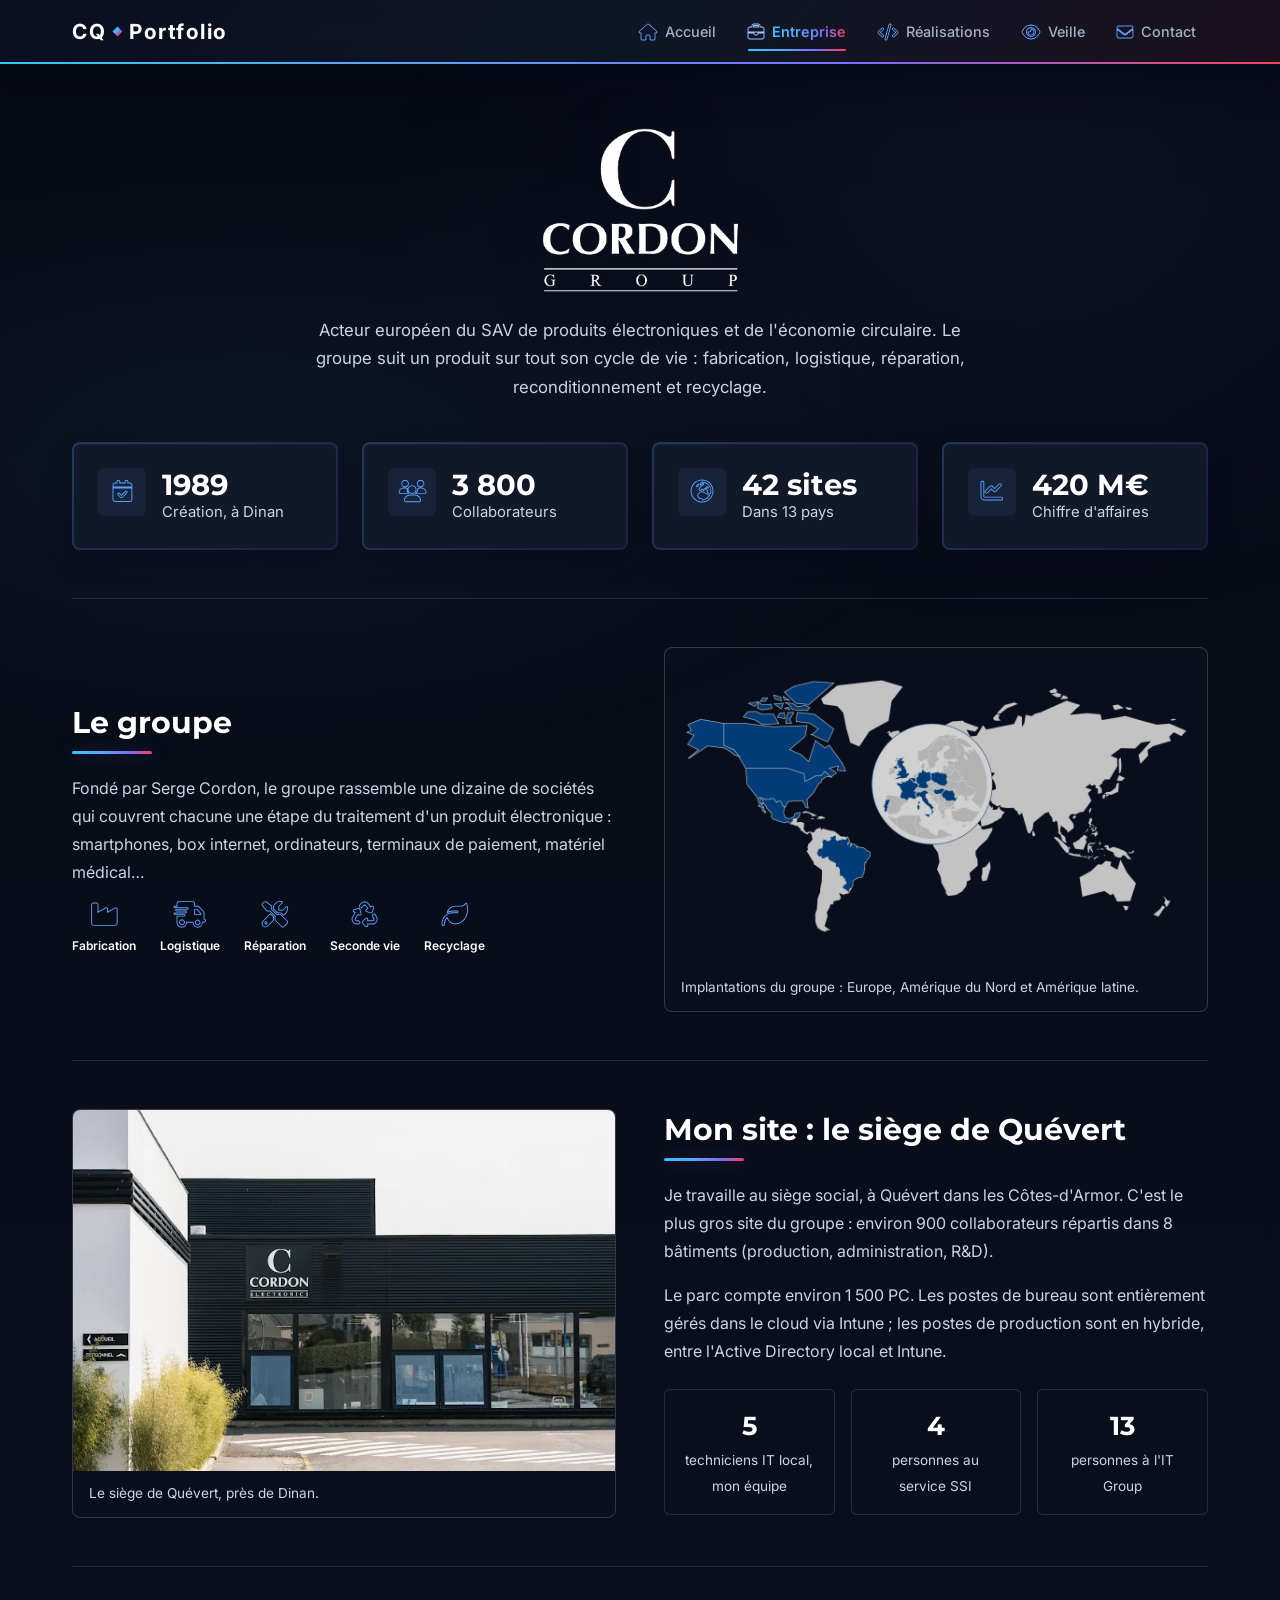
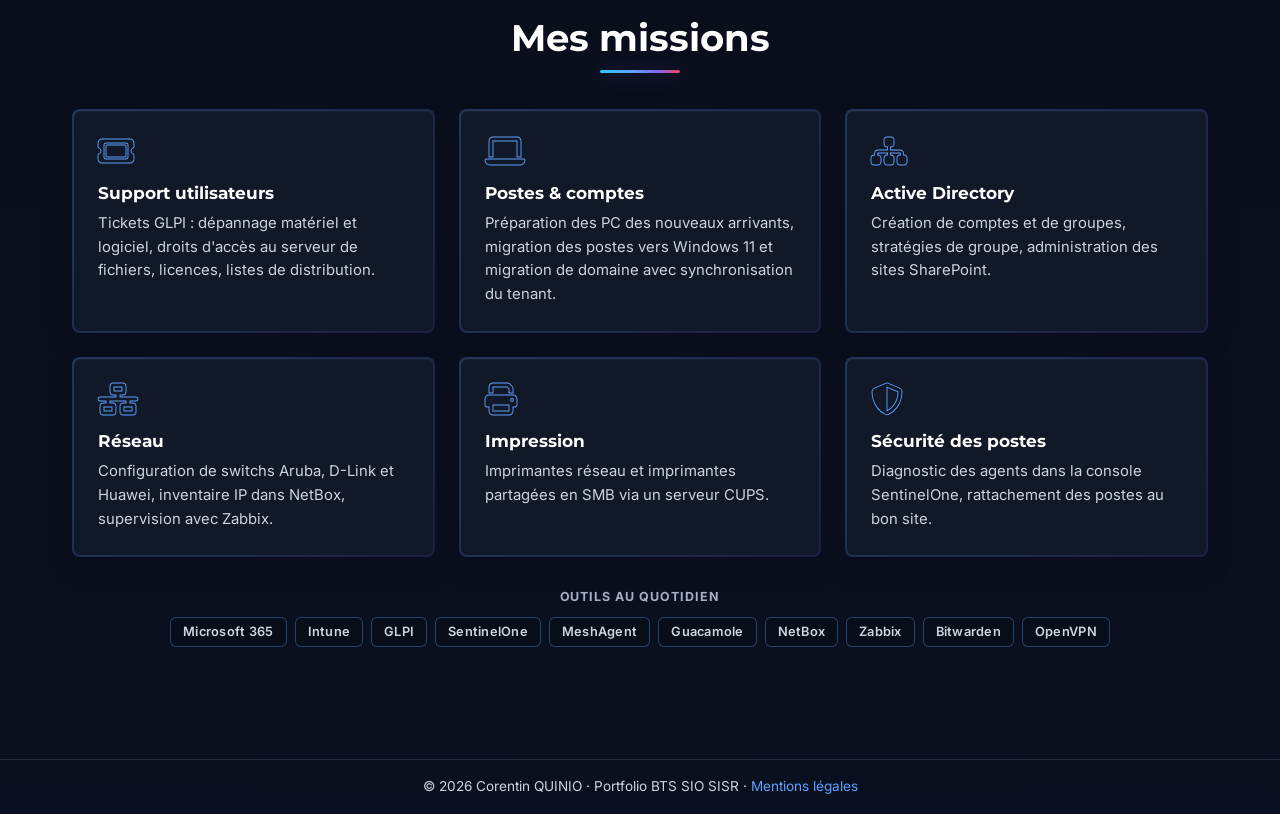
==== pages/briefcase.html @ 541ea43e "Mise en ligne du portfolio Co-Authored-By: Claude Opus 5.5 <noreply@anthropic.com>" ====
<!DOCTYPE html>
<html lang="fr">
<head>
    <meta charset="UTF-8">
    <meta name="viewport" content="width=device-width, initial-scale=1.0">
    <title>Entreprise · Corentin QUINIO</title>
    <meta name="description" content="Cordon Group, l&#x27;entreprise où Corentin QUINIO effectue son alternance en BTS SIO SISR, et ses missions au service informatique.">
    <meta property="og:type" content="website">
    <meta property="og:locale" content="fr_FR">
    <meta property="og:site_name" content="Portfolio de Corentin QUINIO">
    <meta property="og:title" content="Entreprise · Corentin QUINIO">
    <meta property="og:description" content="Cordon Group, l&#x27;entreprise où Corentin QUINIO effectue son alternance en BTS SIO SISR, et ses missions au service informatique.">
    <link rel="icon" href="../assets/favicon.png" type="image/png">
    <link rel="preconnect" href="https://fonts.googleapis.com">
    <link rel="preconnect" href="https://fonts.gstatic.com" crossorigin>
    <link rel="stylesheet" href="https://fonts.googleapis.com/css2?family=Inter:wght@400;500;600;700&family=Montserrat:wght@500;600;700&display=swap">
    <link rel="stylesheet" href="https://cdnjs.cloudflare.com/ajax/libs/font-awesome/6.5.2/css/all.min.css">
    <link rel="stylesheet" href="../css/style.css">
    <script src="../js/layout.js"></script>
</head>
<body class="page-secondary">
    <!-- En-tête et pied de page : écrits une seule fois dans js/layout.js -->
    <site-header></site-header>

    <main>
        <section aria-labelledby="page-title">
            <div class="container">
                <!-- En-tête : logo, présentation et chiffres clés du groupe -->
                <div class="company-hero">
                    <h1 id="page-title" class="visually-hidden">Mon entreprise : Cordon Group</h1>
                    <img src="../assets/cordon/logo-cordon-group-blanc.png" alt="Cordon Group" class="company-logo" width="571" height="468">
                    <p>Acteur européen du SAV de produits électroniques et de l'économie circulaire. Le groupe suit un produit sur tout son cycle de vie : fabrication, logistique, réparation, reconditionnement et recyclage.</p>
                    <ul class="grid grid--4">
                        <li class="card media">
                            <span class="icon-box"><i class="fas fa-calendar-check" aria-hidden="true"></i></span>
                            <div><span class="kpi-value">1989</span><p>Création, à Dinan</p></div>
                        </li>
                        <li class="card media">
                            <span class="icon-box"><i class="fas fa-users" aria-hidden="true"></i></span>
                            <div><span class="kpi-value">3 800</span><p>Collaborateurs</p></div>
                        </li>
                        <li class="card media">
                            <span class="icon-box"><i class="fas fa-earth-europe" aria-hidden="true"></i></span>
                            <div><span class="kpi-value">42 sites</span><p>Dans 13 pays</p></div>
                        </li>
                        <li class="card media">
                            <span class="icon-box"><i class="fas fa-chart-line" aria-hidden="true"></i></span>
                            <div><span class="kpi-value">420 M€</span><p>Chiffre d'affaires</p></div>
                        </li>
                    </ul>
                </div>

                <!-- Le groupe : activités et implantations -->
                <section class="split company-block divided" aria-labelledby="group-title">
                    <div class="prose">
                        <h2 id="group-title" class="section-title section-title--left section-title--sm">Le groupe</h2>
                        <p>Fondé par Serge Cordon, le groupe rassemble une dizaine de sociétés qui couvrent chacune une étape du traitement d'un produit électronique : smartphones, box internet, ordinateurs, terminaux de paiement, matériel médical…</p>
                        <ul class="domains" aria-label="Domaines d'activité">
                            <li><i class="fas fa-industry" aria-hidden="true"></i>Fabrication</li>
                            <li><i class="fas fa-truck-fast" aria-hidden="true"></i>Logistique</li>
                            <li><i class="fas fa-screwdriver-wrench" aria-hidden="true"></i>Réparation</li>
                            <li><i class="fas fa-recycle" aria-hidden="true"></i>Seconde vie</li>
                            <li><i class="fas fa-leaf" aria-hidden="true"></i>Recyclage</li>
                        </ul>
                    </div>
                    <figure class="figure">
                        <img src="../assets/cordon/cordon-group-monde.webp" alt="Carte des implantations de Cordon Group en Europe et sur le continent américain" width="1160" height="678" loading="lazy" decoding="async">
                        <figcaption>Implantations du groupe : Europe, Amérique du Nord et Amérique latine.</figcaption>
                    </figure>
                </section>

                <!-- Le site où se déroule l'alternance -->
                <section class="split company-block divided" aria-labelledby="site-title">
                    <figure class="figure">
                        <img src="../assets/cordon/cordon-quevert.webp" alt="Entrée du site Cordon Electronics à Quévert" width="680" height="453" loading="lazy" decoding="async">
                        <figcaption>Le siège de Quévert, près de Dinan.</figcaption>
                    </figure>
                    <div class="prose">
                        <h2 id="site-title" class="section-title section-title--left section-title--sm">Mon site : le siège de Quévert</h2>
                        <p>Je travaille au siège social, à Quévert dans les Côtes-d'Armor. C'est le plus gros site du groupe : environ 900 collaborateurs répartis dans 8 bâtiments (production, administration, R&amp;D).</p>
                        <p>Le parc compte environ 1 500 PC. Les postes de bureau sont entièrement gérés dans le cloud via Intune ; les postes de production sont en hybride, entre l'Active Directory local et Intune.</p>
                        <ul class="grid grid--3 grid--tight stat-grid" aria-label="Équipes informatiques">
                            <li class="tile stat"><strong>5</strong><span>techniciens IT local, mon équipe</span></li>
                            <li class="tile stat"><strong>4</strong><span>personnes au service SSI</span></li>
                            <li class="tile stat"><strong>13</strong><span>personnes à l'IT Group</span></li>
                        </ul>
                    </div>
                </section>

                <!-- Missions confiées en alternance et outils utilisés -->
                <section class="company-block divided" aria-labelledby="missions-title">
                    <h2 id="missions-title" class="section-title">Mes missions</h2>
                    <div class="grid grid--3">
                        <article class="card">
                            <i class="fas fa-ticket icon-lg" aria-hidden="true"></i>
                            <h3>Support utilisateurs</h3>
                            <p>Tickets GLPI : dépannage matériel et logiciel, droits d'accès au serveur de fichiers, licences, listes de distribution.</p>
                        </article>
                        <article class="card">
                            <i class="fas fa-laptop icon-lg" aria-hidden="true"></i>
                            <h3>Postes &amp; comptes</h3>
                            <p>Préparation des PC des nouveaux arrivants, migration des postes vers Windows 11 et migration de domaine avec synchronisation du tenant.</p>
                        </article>
                        <article class="card">
                            <i class="fas fa-sitemap icon-lg" aria-hidden="true"></i>
                            <h3>Active Directory</h3>
                            <p>Création de comptes et de groupes, stratégies de groupe, administration des sites SharePoint.</p>
                        </article>
                        <article class="card">
                            <i class="fas fa-network-wired icon-lg" aria-hidden="true"></i>
                            <h3>Réseau</h3>
                            <p>Configuration de switchs Aruba, D-Link et Huawei, inventaire IP dans NetBox, supervision avec Zabbix.</p>
                        </article>
                        <article class="card">
                            <i class="fas fa-print icon-lg" aria-hidden="true"></i>
                            <h3>Impression</h3>
                            <p>Imprimantes réseau et imprimantes partagées en SMB via un serveur CUPS.</p>
                        </article>
                        <article class="card">
                            <i class="fas fa-shield-halved icon-lg" aria-hidden="true"></i>
                            <h3>Sécurité des postes</h3>
                            <p>Diagnostic des agents dans la console SentinelOne, rattachement des postes au bon site.</p>
                        </article>
                    </div>

                    <div class="tools">
                        <h3 class="eyebrow">Outils au quotidien</h3>
                        <ul class="tag-list"><li class="tag">Microsoft 365</li><li class="tag">Intune</li><li class="tag">GLPI</li><li class="tag">SentinelOne</li><li class="tag">MeshAgent</li><li class="tag">Guacamole</li><li class="tag">NetBox</li><li class="tag">Zabbix</li><li class="tag">Bitwarden</li><li class="tag">OpenVPN</li></ul>
                    </div>
                </section>
            </div>
        </section>
    </main>

    <site-footer></site-footer>

    <script src="../js/script.js"></script>
</body>
</html>
---- css/style.css ----
/**
 * ============================================================
 * Portfolio de Corentin QUINIO — feuille de style unique
 * ============================================================
 *
 * Organisation :
 * - Toutes les valeurs (couleurs, espacements, arrondis, ombres) sont
 *   définies une seule fois dans les variables de la partie 1.
 * - Les parties 3 et 4 contiennent des blocs génériques réutilisés sur
 *   toutes les pages (grilles, cartes, boutons, pastilles…).
 * - Les parties suivantes ne contiennent que ce qui est propre à une page.
 * Avant de créer une nouvelle classe, vérifier qu'un bloc générique ne
 * fait pas déjà le travail.
 *
 * Sommaire :
 *  1. Variables (charte graphique)
 *  2. Base : remise à zéro et styles par défaut
 *  3. Mise en page : conteneur, sections, grilles, colonnes
 *  4. Composants : titres, libellés, pastilles, boutons, surfaces, icônes, listes
 *  5. En-tête et navigation
 *  6. Accueil : bandeau de présentation
 *  7. Accueil : parcours (frise chronologique)
 *  8. Accueil : compétences (cartes retournables)
 *  9. Réalisations : cartes et tableau de synthèse E5
 * 10. Réalisations : fiche détaillée
 * 11. Page Entreprise
 * 12. Page Veille
 * 13. Page Contact
 * 14. Pied de page
 * 15. Adaptation aux écrans (tablette, mobile)
 * 16. Animations et mouvement réduit
 */

/* ============================================================
 * 1. VARIABLES (charte graphique)
 * ============================================================ */
:root {
    /* --- Couleurs de base ---
       Chaque couleur est écrite une seule fois, sous forme de canaux R, G, B.
       Toutes les teintes du site en dérivent avec rgba(var(--rgb-…), opacité),
       ce qui garantit une charte identique partout. Le script du fond animé
       lit aussi ces valeurs. */
    --rgb-cyan: 50, 197, 255;           /* #32C5FF : début des dégradés */
    --rgb-blue: 94, 162, 255;           /* #5EA2FF : couleur principale */
    --rgb-blue-light: 158, 197, 255;    /* #9EC5FF : survols, textes mis en avant */
    --rgb-violet: 123, 108, 255;        /* #7B6CFF : couleur d'accent */
    --rgb-violet-light: 185, 176, 255;  /* #B9B0FF : texte sur fond violet */
    --rgb-red: 244, 63, 94;             /* #F43F5E : fin des dégradés */

    --rgb-navy-950: 7, 11, 20;          /* #070B14 : fond de page */
    --rgb-navy-900: 11, 16, 32;         /* #0B1020 : fond de page (bas du dégradé) */
    --rgb-navy-850: 17, 24, 39;         /* #111827 : fond des cartes */
    --rgb-navy-800: 26, 33, 53;         /* #1A2135 : fond des cartes en relief */
    --rgb-plum-900: 30, 17, 30;         /* #1E111E : reflet rouge de l'en-tête */

    --rgb-slate-light: 203, 213, 225;   /* #CBD5E1 : texte courant */
    --rgb-slate: 163, 177, 198;         /* #A3B1C6 : bordures et textes discrets */
    --rgb-white: 255, 255, 255;
    --rgb-shadow: 2, 6, 23;             /* #020617 : couleur de toutes les ombres */

    /* --- Couleurs utilisées dans le site --- */
    --color-primary: rgb(var(--rgb-blue));
    --color-primary-light: rgb(var(--rgb-blue-light));
    --color-accent: rgb(var(--rgb-violet));
    --color-accent-light: rgb(var(--rgb-violet-light));

    --bg-page: rgb(var(--rgb-navy-950));
    --bg-page-alt: rgb(var(--rgb-navy-900));
    --bg-card: rgb(var(--rgb-navy-850));
    --bg-card-raised: rgb(var(--rgb-navy-800));

    /* Texte : trois niveaux seulement */
    --text-primary: rgb(var(--rgb-white));   /* titres, valeurs importantes */
    --text-body: rgb(var(--rgb-slate-light)); /* paragraphes */
    --text-muted: rgb(var(--rgb-slate));     /* libellés, métadonnées */

    /* Teintes transparentes (fonds d'icônes, pastilles, survols) */
    --tint-primary: rgba(var(--rgb-blue), 0.08);
    --tint-primary-strong: rgba(var(--rgb-blue), 0.14);
    --tint-accent: rgba(var(--rgb-violet), 0.14);

    /* Surfaces */
    --surface-panel: linear-gradient(170deg, rgba(var(--rgb-navy-850), 0.9), rgba(var(--rgb-navy-900), 0.75));
    --surface-inset: rgba(var(--rgb-navy-900), 0.6);
    --surface-pill: rgba(var(--rgb-navy-950), 0.4);
    --surface-glass: linear-gradient(145deg, rgba(var(--rgb-navy-950), 0.55), rgba(var(--rgb-navy-950), 0.3));
    --surface-menu: rgba(var(--rgb-navy-950), 0.97);

    /* Bordures */
    --border-subtle: rgba(var(--rgb-slate), 0.18);
    --border-panel: rgba(var(--rgb-slate), 0.26);
    --border-accent: rgba(var(--rgb-blue), 0.35);
    --border-accent-hover: rgba(var(--rgb-blue-light), 0.7);

    /* Dégradés de la charte (cyan → bleu → violet → rouge).
       --gradient-inline et --gradient-vertical ont les mêmes paliers que
       TIMELINE_STOPS dans script.js (couleur des points de la frise). */
    --gradient-main: linear-gradient(120deg, rgb(var(--rgb-cyan)) 0%, rgb(var(--rgb-blue)) 36%, rgb(var(--rgb-violet)) 68%, rgb(var(--rgb-red)) 100%);
    --gradient-inline: linear-gradient(90deg, rgb(var(--rgb-cyan)) 0%, rgb(var(--rgb-blue)) 40%, rgb(var(--rgb-violet)) 70%, rgb(var(--rgb-red)) 100%);
    /* Dégradé qui revient à sa couleur de départ : répété, il ne montre aucune cassure (traits animés) */
    --gradient-loop: linear-gradient(90deg, rgb(var(--rgb-cyan)), rgb(var(--rgb-blue)), rgb(var(--rgb-violet)), rgb(var(--rgb-red)), rgb(var(--rgb-violet)), rgb(var(--rgb-blue)), rgb(var(--rgb-cyan)));
    --gradient-vertical: linear-gradient(180deg, rgb(var(--rgb-cyan)) 0%, rgb(var(--rgb-blue)) 40%, rgb(var(--rgb-violet)) 70%, rgb(var(--rgb-red)) 100%);
    --gradient-border: linear-gradient(135deg, rgba(var(--rgb-blue), 0.28), rgba(var(--rgb-violet), 0.18));
    --gradient-border-hover: linear-gradient(135deg, rgba(var(--rgb-blue-light), 0.6), rgba(var(--rgb-violet), 0.4));
    --gradient-header: linear-gradient(135deg, rgba(var(--rgb-navy-900), 0.94) 0%, rgba(var(--rgb-navy-850), 0.88) 55%, rgba(var(--rgb-plum-900), 0.88) 100%);

    /* Halos lumineux en arrière-plan */
    --glow-page:
        radial-gradient(ellipse at 20% 50%, rgba(var(--rgb-blue), 0.06) 0%, transparent 50%),
        radial-gradient(ellipse at 80% 20%, rgba(var(--rgb-violet), 0.05) 0%, transparent 45%);
    --glow-hero:
        radial-gradient(circle at 24% 62%, rgba(var(--rgb-blue), 0.10) 0%, transparent 34%),
        radial-gradient(circle at 72% 34%, rgba(var(--rgb-violet), 0.08) 0%, transparent 30%),
        radial-gradient(ellipse at 50% 50%, rgba(var(--rgb-navy-950), 0.05) 20%, rgba(var(--rgb-navy-950), 0.62) 100%);
    --glow-glass:
        radial-gradient(circle at 15% 20%, rgba(var(--rgb-blue), 0.15), transparent 36%),
        radial-gradient(circle at 82% 72%, rgba(var(--rgb-violet), 0.12), transparent 40%);

    /* Ombres */
    --shadow-card: inset 0 1px 0 rgba(var(--rgb-white), 0.04), 0 10px 26px rgba(var(--rgb-shadow), 0.22);
    --shadow-card-hover: inset 0 1px 0 rgba(var(--rgb-white), 0.06), 0 14px 30px rgba(var(--rgb-shadow), 0.3);
    --shadow-panel: 0 12px 28px rgba(var(--rgb-shadow), 0.28);
    --shadow-header: 0 16px 40px rgba(var(--rgb-shadow), 0.45);
    --shadow-glow: 0 14px 32px rgba(var(--rgb-violet), 0.28);
    --shadow-glow-sm: 0 4px 16px rgba(var(--rgb-violet), 0.3);
    --shadow-dot: 0 0 18px rgba(var(--rgb-violet), 0.55);
    --shadow-line: 0 0 20px rgba(var(--rgb-violet), 0.35);
    --shadow-logo: drop-shadow(0 8px 24px rgba(var(--rgb-shadow), 0.5));
    --shadow-icon: drop-shadow(0 0 8px rgba(var(--rgb-blue), 0.5));

    /* --- Espacements : une seule échelle pour tout le site --- */
    --space-1: 0.25rem;
    --space-2: 0.5rem;
    --space-3: 0.75rem;
    --space-4: 1rem;
    --space-5: 1.5rem;
    --space-6: 2rem;
    --space-7: 3rem;
    --space-8: 4rem;
    --gap: var(--space-5);              /* écart standard entre les cartes */

    /* --- Arrondis --- */
    --radius-sm: 6px;
    --radius: 8px;
    --radius-lg: 12px;
    --radius-pill: 999px;               /* réservé aux éléments ronds (points, cercles) */

    /* --- Typographie --- */
    --font-body: 'Inter', sans-serif;
    --font-title: 'Montserrat', sans-serif;
    --font-code: 'Courier New', monospace;

    /* --- Mise en page --- */
    --header-h: 64px;                   /* hauteur de l'en-tête fixe */
    --container: 1200px;                /* largeur maximale du contenu */

    /* --- Animations --- */
    --anim-slow: 8s;                    /* défilement des dégradés animés */
    --ease-bounce: cubic-bezier(0.34, 1.56, 0.64, 1);
    --transition-card: transform 0.25s ease, box-shadow 0.25s ease, background 0.25s ease;
}

/* ============================================================
 * 2. BASE : remise à zéro et styles par défaut
 * ============================================================ */
* {
    margin: 0;
    padding: 0;
    box-sizing: border-box;
}

html {
    scroll-behavior: smooth;
    /* Les ancres ne passent pas sous l'en-tête fixe */
    scroll-padding-top: var(--header-h);
}

/* La page est une colonne : le pied de page reste en bas même si le contenu est court */
body {
    display: flex;
    flex-direction: column;
    min-height: 100vh;
    overflow-x: hidden;
    font-family: var(--font-body);
    line-height: 1.6;
    color: var(--text-primary);
    background: linear-gradient(180deg, var(--bg-page) 0%, var(--bg-page-alt) 100%);
}

/* Halo lumineux fixe derrière tout le site */
body::before {
    content: '';
    position: fixed;
    inset: 0;
    z-index: 0;
    background: var(--glow-page);
    pointer-events: none;
}

main {
    position: relative;
    z-index: 1;
    flex: 1;
}

/* Sur les pages autres que l'accueil, le contenu commence sous l'en-tête fixe */
body.page-secondary main {
    padding-top: var(--header-h);
}

h1, h2, h3, h4 {
    font-family: var(--font-title);
    line-height: 1.25;
    color: var(--text-primary);
}

p {
    color: var(--text-body);
}

ul,
ol {
    list-style: none;
}

a {
    color: var(--color-primary);
    text-decoration: none;
    transition: color 0.3s ease;
}

a:hover {
    color: var(--color-primary-light);
}

img {
    display: block;
    max-width: 100%;
    height: auto;
}

code {
    padding: 0.1em 0.4em;
    border-radius: 6px;
    font-family: var(--font-code);
    font-size: 0.9em;
    color: var(--color-primary-light);
    background: var(--tint-primary);
}

/* Contour visible lors de la navigation au clavier */
:focus-visible {
    outline: 2px solid var(--color-primary-light);
    outline-offset: 3px;
    border-radius: 4px;
}

/* Texte lu par les lecteurs d'écran mais invisible à l'écran */
.visually-hidden {
    position: absolute;
    width: 1px;
    height: 1px;
    padding: 0;
    margin: -1px;
    overflow: hidden;
    clip: rect(0, 0, 0, 0);
    white-space: nowrap;
    border: 0;
}

/* Icônes Font Awesome dessinées en contour (centre transparent) : signature du site.
   :where() garde une spécificité nulle pour que chaque bloc puisse changer la taille. */
:where(i[class*="fa-"]) {
    color: transparent;
    -webkit-text-fill-color: transparent;
    -webkit-text-stroke: 0.9px var(--color-primary);
    transition: -webkit-text-stroke-color 0.3s ease, filter 0.3s ease, transform 0.3s ease;
}

:where(a:hover i[class*="fa-"]) {
    -webkit-text-stroke-color: var(--color-primary-light);
    filter: var(--shadow-icon);
}

/* Texte rempli avec le dégradé de la charte */
.text-gradient {
    background: var(--gradient-inline);
    -webkit-background-clip: text;
    background-clip: text;
    -webkit-text-fill-color: transparent;
    color: transparent;
}

/* ============================================================
 * 3. MISE EN PAGE
 * ============================================================ */

/* Conteneur centré, largeur limitée */
.container {
    max-width: var(--container);
    margin: 0 auto;
    padding: 0 var(--space-6);
}

section {
    position: relative;
    padding: var(--space-8) 0;
}

/* Fine ligne de séparation au-dessus d'un bloc */
.divided {
    border-top: 1px solid var(--border-subtle);
}

/* Grilles : .grid + une variante pour le nombre de colonnes */
.grid {
    display: grid;
    grid-template-columns: minmax(0, 1fr); /* une colonne qui ne s'élargit pas selon son contenu (carrousels) */
    gap: var(--gap);
}

.grid--2 { grid-template-columns: repeat(2, minmax(0, 1fr)); }
.grid--3 { grid-template-columns: repeat(3, minmax(0, 1fr)); }
.grid--4 { grid-template-columns: repeat(4, minmax(0, 1fr)); }
.grid--tight { gap: var(--space-4); }

/* Élément qui occupe toute la largeur d'une grille */
.span-full {
    grid-column: 1 / -1;
}

/* Deux colonnes côte à côte (texte et visuel) */
.split {
    display: grid;
    grid-template-columns: repeat(2, minmax(0, 1fr));
    gap: var(--space-7);
    align-items: center;
}

/* Variante : colonne de gauche plus large, alignée en haut */
.split--wide {
    grid-template-columns: 1.4fr 1fr;
    align-items: start;
}

/* ============================================================
 * 4. COMPOSANTS
 * ============================================================ */

/* --- Titre de section avec trait dégradé dessous ---
   h2 sur l'accueil, h1 en haut des autres pages. */
.section-title {
    position: relative;
    margin-bottom: var(--space-7);
    font-size: clamp(1.8rem, 3.5vw, 2.3rem);
    text-align: center;
}

.section-title::after {
    content: '';
    position: absolute;
    bottom: -12px;
    left: 50%;
    width: 80px;
    height: 3px;
    border-radius: 2px;
    background: var(--gradient-inline);
    box-shadow: var(--shadow-line);
    transform: translateX(-50%);
}

/* Variante alignée à gauche */
.section-title--left {
    text-align: left;
}

.section-title--left::after {
    left: 0;
    transform: none;
}

/* Variante plus petite, pour un sous-bloc */
.section-title--sm {
    margin-bottom: var(--space-6);
    font-size: clamp(1.4rem, 2.6vw, 1.9rem);
}

/* Phrase d'introduction centrée sous un titre */
.section-intro {
    max-width: 66ch;
    margin: calc(-1 * var(--space-4)) auto var(--space-6);
    text-align: center;
}

/* En-tête des pages secondaires : pastille + titre + phrase */
.page-hero {
    max-width: 760px;
    margin: 0 auto var(--space-7);
    text-align: center;
}

.page-hero .kicker {
    margin-bottom: var(--space-4);
}

.page-hero .section-title {
    margin-bottom: var(--space-6);
}

/* --- Petit libellé en capitales (« Formation », « Sources »…) --- */
.eyebrow {
    display: block;
    font-family: var(--font-body);
    font-size: 0.78rem;
    font-weight: 700;
    letter-spacing: 0.08em;
    text-transform: uppercase;
    color: var(--text-muted);
}

/* --- Pastilles ---
   .kicker : fond coloré, en capitales (type de page, type de réalisation)
   .tag    : contour, pour les technologies et outils */
.kicker,
.tag {
    display: inline-flex;
    align-items: center;
    gap: var(--space-2);
    padding: var(--space-1) var(--space-3);
    border-radius: var(--radius-sm);
    font-size: 0.8rem;
    font-weight: 600;
    letter-spacing: 0.02em;
    white-space: nowrap;
}

.kicker {
    letter-spacing: 0.12em;
    text-transform: uppercase;
    color: var(--color-primary-light);
    background: var(--tint-primary-strong);
}

/* Variante violette : réalisations en lab */
.kicker--accent {
    color: var(--color-accent-light);
    background: var(--tint-accent);
}

.tag {
    border: 1px solid var(--border-accent);
    color: var(--text-body);
    background: var(--surface-pill);
}

a.tag:hover {
    border-color: var(--border-accent-hover);
    color: var(--text-primary);
}

.tag-list {
    display: flex;
    flex-wrap: wrap;
    gap: var(--space-2);
}

/* --- Bordure dégradée ---
   Technique commune aux boutons et aux cartes : deux fonds superposés,
   l'un limité à l'intérieur (padding-box), l'autre visible sous la bordure
   transparente (border-box). Chaque bloc règle simplement --fill et --edge. */
.btn,
.card {
    --fill: linear-gradient(var(--bg-card), var(--bg-card));
    border: 2px solid transparent;
    background: var(--fill) padding-box, var(--edge) border-box;
}

/* --- Boutons --- */
.btn {
    --edge: var(--gradient-main);
    display: inline-flex;
    align-items: center;
    gap: var(--space-2);
    padding: 0.7rem var(--space-5);
    border-radius: var(--radius-sm);
    font-family: inherit;
    font-size: 0.95rem;
    font-weight: 600;
    color: var(--text-primary);
    cursor: pointer;
    transition: transform 0.3s ease, box-shadow 0.3s ease;
}

.btn:hover {
    --fill: linear-gradient(var(--bg-page-alt), var(--bg-page-alt));
    --edge: var(--gradient-inline);
    color: var(--text-primary);
    transform: translateY(-2px);
    box-shadow: var(--shadow-glow);
}

/* Bouton secondaire : contour bleu uni et fond transparent.
   Il n'utilise pas la bordure dégradée : avec un fond intérieur transparent,
   le dégradé de bordure deviendrait visible sur toute la surface du bouton. */
.btn--secondary {
    border-color: var(--color-primary);
    background: transparent;
}

.btn--secondary:hover {
    border-color: var(--color-primary-light);
    background: var(--tint-primary-strong);
}

/* Icône dans un bouton : trait blanc (currentColor vaut transparent avec la règle des icônes) */
.btn i {
    -webkit-text-stroke-color: var(--text-primary);
}

.btn-row {
    display: flex;
    flex-wrap: wrap;
    gap: var(--space-3);
}

/* --- Surfaces ---
   .card  : carte à bordure dégradée (contenu principal)
   .panel : grand bloc qui regroupe plusieurs éléments
   .tile  : petit encart discret, souvent à l'intérieur d'un .panel */
.card {
    --edge: var(--gradient-border);
    position: relative;
    padding: var(--space-5);
    border-radius: var(--radius);
    box-shadow: var(--shadow-card);
    transition: var(--transition-card);
}

/* Carte mise en avant (ex. « Résultat » d'une fiche) : bordure dégradée pleine et fond teinté */
.card--highlight {
    --fill: linear-gradient(color-mix(in srgb, var(--bg-card) 88%, var(--color-primary)), color-mix(in srgb, var(--bg-card) 88%, var(--color-primary)));
    --edge: var(--gradient-main);
}

/* Une carte cliquable se soulève au survol */
a.card {
    color: inherit;
}

a.card:hover {
    --edge: var(--gradient-border-hover);
    color: inherit;
    transform: translateY(-4px);
    box-shadow: var(--shadow-card-hover);
}

.panel {
    padding: var(--space-6);
    border: 1px solid var(--border-panel);
    border-radius: var(--radius-lg);
    background: var(--surface-panel);
    box-shadow: var(--shadow-panel);
}

.tile {
    padding: var(--space-4);
    border: 1px solid var(--border-subtle);
    border-radius: var(--radius-sm);
    background: var(--surface-inset);
}

/* Typographie par défaut à l'intérieur des surfaces.
   :where() ramène la spécificité de ces règles à celle d'une simple balise :
   n'importe quelle classe (.eyebrow, .kpi-value, .project-slide h2…) peut donc
   les remplacer sans conflit. */
:where(.card, .panel) h2 {
    margin-bottom: var(--space-4);
    font-size: 1.15rem;
}

:where(.card, .panel, .tile) h3 {
    margin-bottom: var(--space-2);
    font-size: 1.05rem;
}

:where(.card, .tile) p {
    font-size: 0.93rem;
}

:where(.card) p + p {
    margin-top: var(--space-3);
}

:where(.card) .tag-list {
    margin-top: var(--space-4);
}

/* --- Icônes --- */

/* Grande icône posée au-dessus d'un titre */
.icon-lg {
    display: block;
    margin-bottom: var(--space-4);
    font-size: 2rem;
}

/* Icône dans un carré teinté */
.icon-box {
    display: grid;
    place-items: center;
    flex-shrink: 0;
    width: 48px;
    height: 48px;
    border-radius: var(--radius-sm);
    font-size: 1.35rem;
    background: var(--tint-primary);
}

/* --- Icône à gauche, texte à droite (faits, contacts, chiffres clés) ---
   Structure : icône, puis .eyebrow (libellé), .media-value (valeur), .media-detail (précision) */
.media {
    display: flex;
    align-items: flex-start;
    gap: var(--space-4);
}

.media > i {
    flex-shrink: 0;
    width: 28px;
    margin-top: 0.15rem;
    font-size: 1.35rem;
    text-align: center;
}

.media .eyebrow {
    margin-bottom: var(--space-1);
}

.media-value {
    display: block;
    font-weight: 600;
    color: var(--text-primary);
}

a.media-value:hover {
    color: var(--color-primary-light);
}

.media-detail {
    display: block;
    font-size: 0.88rem;
    color: var(--text-body);
}

/* --- Listes --- */

/* Liste à puces rondes bleues */
.bullet-list {
    display: grid;
    gap: var(--space-2);
}

.bullet-list li {
    position: relative;
    padding-left: 1.3rem;
    font-size: 0.93rem;
    color: var(--text-body);
}

.bullet-list li::before {
    content: '';
    position: absolute;
    top: 0.62em;
    left: 0;
    width: 6px;
    height: 6px;
    border-radius: 50%;
    background: var(--color-primary);
}

/* Liste d'étapes numérotées dans des pastilles rondes */
.steps {
    display: grid;
    gap: var(--space-3);
    counter-reset: step;
}

/* Liste précédée d'une phrase d'introduction : même écart qu'entre deux paragraphes */
:where(p) + :is(.steps, .bullet-list) {
    margin-top: var(--space-4);
}

.steps li {
    position: relative;
    padding-left: 2.6rem;
    font-size: 0.93rem;
    color: var(--text-body);
    counter-increment: step;
}

.steps li::before {
    content: counter(step);
    position: absolute;
    top: -0.1rem;
    left: 0;
    display: grid;
    place-items: center;
    width: 1.75rem;
    height: 1.75rem;
    border: 1px solid var(--border-accent);
    border-radius: 50%;
    font-size: 0.75rem;
    font-weight: 700;
    color: var(--color-primary-light);
    background: var(--tint-primary);
}

/* --- Texte courant : paragraphes espacés et lisibles --- */
.prose p {
    line-height: 1.75;
}

.prose p + p,
.prose p + ul,
.prose ul + p {
    margin-top: var(--space-4);
}

.prose strong {
    color: var(--text-primary);
}

/* --- Image avec légende --- */
.figure {
    overflow: hidden;
    border: 1px solid var(--border-panel);
    border-radius: var(--radius);
    background: var(--surface-inset);
}

.figure img {
    width: 100%;
}

.figure figcaption {
    padding: var(--space-3) var(--space-4);
    font-size: 0.85rem;
    color: var(--text-body);
}

/* --- Schéma en étapes (réalisations sans capture publiable) ---
   Étapes numérotées reliées par des flèches : en ligne sur grand écran,
   en colonne sur mobile (partie 15). S'utilise dans .figure--flow. */
.figure--flow {
    background: var(--surface-inset);
}

.flow {
    display: grid;
    grid-auto-columns: minmax(0, 1fr);
    grid-auto-flow: column;
    gap: var(--space-6);
    padding: var(--space-5);
}

.flow li {
    position: relative;
    padding: var(--space-4);
    border: 1px solid var(--border-subtle);
    border-radius: var(--radius-sm);
    background: var(--bg-card);
    font-size: 0.85rem;
    line-height: 1.5;
    color: var(--text-body);
}

.flow li strong {
    color: var(--text-primary);
}

/* Dernière étape : le résultat, mis en avant */
.flow li:last-child {
    border-color: var(--border-accent);
    background: var(--tint-primary);
}

/* Flèche entre deux étapes, dans l'espace qui les sépare */
.flow li + li::before {
    content: '';
    position: absolute;
    top: 50%;
    left: calc(-1 * var(--space-6) + var(--space-2));
    width: calc(var(--space-6) - 2 * var(--space-2));
    height: 2px;
    background: var(--gradient-inline);
}

.flow li + li::after {
    content: '';
    position: absolute;
    top: calc(50% - 4px);
    left: calc(-1 * var(--space-2) - 6px);
    border: 5px solid transparent;
    border-left-color: var(--color-accent);
}

.flow-step-num {
    display: block;
    margin-bottom: var(--space-2);
    font-family: var(--font-title);
    font-size: 0.75rem;
    font-weight: 700;
    letter-spacing: 1px;
    color: var(--color-primary);
}

/* --- Carrousel ---
   Un bloc [data-carousel] contient une piste .carousel-track qui défile
   horizontalement, des flèches .carousel-btn et, en option, un compteur
   [data-carousel-count] et une barre .carousel-progress (script.js). */
.carousel-controls {
    display: flex;
    gap: var(--space-2);
}

.carousel-btn {
    width: 36px;
    height: 36px;
    border: 1px solid var(--border-accent);
    border-radius: 50%;
    background: var(--tint-primary);
    cursor: pointer;
    transition: transform 0.2s ease, background 0.2s ease, border-color 0.2s ease, opacity 0.2s ease;
}

.carousel-btn:hover:not(:disabled) {
    border-color: var(--border-accent-hover);
    background: var(--tint-primary-strong);
    transform: translateY(-1px);
}

/* Début ou fin de la piste atteint */
.carousel-btn:disabled {
    opacity: 0.35;
    cursor: default;
}

/* Barre de progression : --progress va de 0 à 1 */
.carousel-progress {
    height: 2px;
    margin-top: var(--space-4);
    border-radius: 2px;
    background: var(--border-subtle);
    overflow: hidden;
}

.carousel-progress span {
    display: block;
    height: 100%;
    background: var(--gradient-inline);
    transform: scaleX(var(--progress, 0));
    transform-origin: left;
    transition: transform 0.15s linear;
}

/* ============================================================
 * 5. EN-TÊTE ET NAVIGATION
 * ============================================================ */

/* Balises <site-header> et <site-footer> (js/layout.js) : simples enveloppes,
   sans effet sur la mise en page ; seuls <header> et <footer> comptent. */
site-header,
site-footer {
    display: contents;
}

/* En-tête fixé en haut, fond semi-transparent flouté */
header {
    position: fixed;
    top: 0;
    z-index: 1000;
    width: 100%;
    height: var(--header-h);
    background: var(--gradient-header);
    box-shadow: var(--shadow-header);
    backdrop-filter: blur(15px);
}

/* Trait dégradé animé sous l'en-tête */
header::after {
    content: '';
    position: absolute;
    right: 0;
    bottom: 0;
    left: 0;
    height: 2px;
    background: var(--gradient-loop);
    background-size: 200% 100%;
    animation: gradientSlide var(--anim-slow) linear infinite;
}

nav {
    display: flex;
    align-items: center;
    justify-content: space-between;
    max-width: var(--container);
    height: 100%;
    margin: 0 auto;
    padding: 0 var(--space-6);
}

/* Logo texte « CQ ◆ Portfolio » */
.nav-title a {
    display: inline-flex;
    align-items: center;
    gap: var(--space-2);
    font-size: 1.3rem;
    font-weight: 700;
    letter-spacing: 1.5px;
    color: var(--text-primary);
    transition: transform 0.3s var(--ease-bounce);
}

.nav-title a:hover {
    color: var(--text-primary);
    transform: translateY(-2px);
}

/* Petit losange dégradé entre « CQ » et « Portfolio » */
.nav-title-dot {
    width: 7px;
    height: 7px;
    background: var(--gradient-inline);
    transform: rotate(45deg);
}

/* Liens du menu : texte simple, sans cadre. La page active garde la patte du site
   (texte en dégradé et fin trait dégradé dessous) sans encadré ni fond. */
.nav-links {
    display: flex;
    gap: var(--space-2);
}

.nav-links a {
    position: relative;
    display: flex;
    align-items: center;
    gap: var(--space-2);
    padding: 0.45rem var(--space-3);
    font-size: 0.9rem;
    font-weight: 500;
    color: var(--text-muted);
    transition: color 0.25s ease;
}

.nav-links a i {
    font-size: 1rem;
    transition: transform 0.4s var(--ease-bounce), -webkit-text-stroke-color 0.25s ease;
}

.nav-links a:hover {
    color: var(--text-primary);
}

.nav-links a:hover i {
    transform: translateY(-2px) scale(1.1);
}

/* Page active : texte en dégradé, icône teintée, trait dégradé de 2 px sous le texte */
.nav-links a.active span {
    background: var(--gradient-inline);
    -webkit-background-clip: text;
    background-clip: text;
    -webkit-text-fill-color: transparent;
    font-weight: 600;
}

.nav-links a.active i {
    -webkit-text-stroke-color: var(--color-primary-light);
}

.nav-links a.active::after {
    content: '';
    position: absolute;
    right: var(--space-3);
    bottom: 0;
    left: var(--space-3);
    height: 2px;
    border-radius: var(--radius-pill);
    background: var(--gradient-inline);
}

.nav-links a:focus-visible {
    outline: 2px solid var(--color-primary-light);
    outline-offset: 2px;
}

/* Bouton du menu mobile (trois traits qui se transforment en croix) */
.burger {
    display: none;
    flex-direction: column;
    gap: 5px;
    padding: var(--space-2);
    border: none;
    background: none;
    cursor: pointer;
}

.burger span {
    display: block;
    width: 24px;
    height: 2px;
    border-radius: 2px;
    background: var(--text-primary);
    transition: transform 0.3s ease, opacity 0.3s ease;
}

.burger[aria-expanded="true"] span:nth-child(1) { transform: translateY(7px) rotate(45deg); }
.burger[aria-expanded="true"] span:nth-child(2) { opacity: 0; }
.burger[aria-expanded="true"] span:nth-child(3) { transform: translateY(-7px) rotate(-45deg); }

/* ============================================================
 * 6. ACCUEIL : BANDEAU DE PRÉSENTATION
 * ============================================================ */

/* Bandeau plein écran, contenu centré */
.hero {
    display: flex;
    align-items: center;
    justify-content: center;
    min-height: min(100vh, 720px);
    padding: calc(var(--header-h) + var(--space-7)) 0 var(--space-7);
    overflow: hidden;
    isolation: isolate;
}

/* Pluie de caractères animée (dessinée par script.js) */
.hero-matrix {
    position: absolute;
    inset: 0;
    z-index: -2;
    width: 100%;
    height: 100%;
    opacity: 0.45;
    /* Fondu vers le bas pour éviter une coupure nette avec la section suivante */
    mask-image: linear-gradient(to bottom, black 0%, black 80%, transparent 100%);
    -webkit-mask-image: linear-gradient(to bottom, black 0%, black 80%, transparent 100%);
}

/* Halos colorés par-dessus la pluie de caractères */
.hero::before {
    content: '';
    position: absolute;
    inset: 0;
    z-index: -1;
    background: var(--glow-hero);
    pointer-events: none;
}

/* Trait dégradé en bas du bandeau */
.hero::after {
    content: '';
    position: absolute;
    bottom: 0;
    left: 50%;
    width: min(420px, 42vw);
    height: 2px;
    background: var(--gradient-inline);
    box-shadow: var(--shadow-line);
    transform: translateX(-50%);
}

/* Carte vitrée (s'utilise avec .panel, dont elle remplace le fond) */
.hero-card {
    display: flex;
    align-items: center;
    gap: var(--space-7);
    width: min(1080px, 100% - 2 * var(--space-6));
    padding: clamp(var(--space-5), 3vw, 2.6rem);
    background: var(--surface-glass), var(--glow-glass);
    backdrop-filter: blur(12px);
}

.hero-text {
    flex: 1.8;
}

.hero-text h1 {
    margin-bottom: var(--space-2);
    font-size: clamp(2.2rem, 5vw, 3.4rem);
    line-height: 1.1;
}

/* Sous-titre écrit lettre par lettre ; le curseur suit le dernier caractère */
.typing-line {
    min-height: 2.2em;
    margin-bottom: var(--space-4);
    font-size: clamp(1.1rem, 2.2vw, 1.4rem);
}

.typing-text::after {
    content: none; /* curseur retiré : le texte s'écrit sans effet gadget */
    display: inline-block;
    width: 2px;
    height: 1.1em;
    margin-left: 4px;
    vertical-align: -0.15em;
    background: var(--color-primary);
    animation: blink 0.8s infinite;
}

.hero-lead {
    max-width: 46ch;
    margin-bottom: var(--space-6);
}

.hero-lead strong {
    font-weight: 600;
    color: var(--text-primary);
}

.hero-image {
    display: flex;
    flex: 1;
    justify-content: center;
}

/* Cercle au contour dégradé animé, autour de la photo ou du monogramme */
.photo-frame {
    display: inline-flex;
    padding: 3px;
    border-radius: 50%;
    background: var(--gradient-loop);
    background-size: 200% 100%;
    box-shadow: var(--shadow-glow);
    animation: gradientSlide var(--anim-slow) linear infinite;
}

.photo-frame img,
.monogram {
    width: 260px;
    height: 260px;
    border-radius: 50%;
    object-fit: cover;
}

/* Initiales « CQ » affichées en attendant une photo */
.monogram {
    display: grid;
    place-items: center;
    font-family: var(--font-title);
    font-size: 5rem;
    font-weight: 700;
    letter-spacing: 0.04em;
    background: var(--glow-glass), var(--bg-page-alt);
}

/* ============================================================
 * 7. ACCUEIL : PARCOURS (frise chronologique)
 * ============================================================
 * Sur grand écran : frise horizontale, libellés alternés au-dessus et
 * au-dessous de la ligne. Survoler ou cliquer un point le sélectionne
 * (.is-open, script.js) : son détail s'affiche de l'autre côté de la ligne.
 * Sur mobile (partie 15) : frise verticale, le détail se déplie sous le libellé.
 * Chaque étape prend la couleur de la ligne à sa position : script.js
 * la calcule et la range dans --dot-rgb, sur .timeline-node. */
.timeline-row + .timeline-row {
    margin-top: var(--space-6);
}

.timeline-row > h3 {
    font-size: 1.3rem;
}

/* Grande marge verticale pour laisser la place aux libellés */
.timeline-track {
    --dot-size: 22px;
    position: relative;
    padding: 8rem var(--space-3);
}

/* Ligne horizontale de la frise */
.timeline-track::before {
    content: '';
    position: absolute;
    top: 50%;
    right: var(--space-2);
    left: var(--space-2);
    height: 3px;
    border-radius: 2px;
    background: var(--gradient-inline);
    opacity: 0.85;
    transform: translateY(-50%);
}

.timeline-points {
    position: relative;
    display: flex;
    justify-content: space-around;
    gap: var(--space-4);
}

.timeline-node {
    --dot-rgb: var(--rgb-blue); /* valeur de secours, remplacée par script.js */
    position: relative;
    display: flex;
    flex: 1;
    justify-content: center;
}

/* Point d'étape : anneau de la couleur de la ligne à cet endroit, centre
   sombre. Le cerne couleur de panneau détache le point de la ligne. */
.timeline-dot {
    position: relative;
    z-index: 1;
    width: var(--dot-size);
    height: var(--dot-size);
    padding: 0;
    border: 2px solid rgb(var(--dot-rgb));
    border-radius: 50%;
    background: var(--bg-card);
    box-shadow: 0 0 0 4px var(--bg-card);
    cursor: pointer;
    transition: transform 0.3s var(--ease-bounce), background-color 0.25s ease, box-shadow 0.3s ease;
}

/* Point ouvert ou survolé : il se remplit, grossit et s'allume */
.timeline-node.is-open .timeline-dot,
.timeline-dot:focus-visible {
    background: rgb(var(--dot-rgb));
    transform: scale(1.25);
    box-shadow: 0 0 0 4px var(--bg-card), 0 0 18px rgba(var(--dot-rgb), 0.6);
}

.timeline-dot:focus-visible {
    outline: 2px solid rgb(var(--dot-rgb));
    outline-offset: 6px;
}

.timeline-label {
    position: absolute;
    left: 50%;
    text-align: center;
    width: max-content;
    max-width: 250px;
    transform: translateX(-50%);
}

/* Une étape sur deux au-dessus de la ligne, l'autre au-dessous */
.timeline-node:nth-child(odd) .timeline-label { bottom: calc(50% + 22px); }
.timeline-node:nth-child(even) .timeline-label { top: calc(50% + 22px); }

.timeline-label h4 {
    display: inline-block;
    margin-bottom: var(--space-1);
    font-size: 0.98rem;
    font-weight: 600;
}

.timeline-role {
    font-size: 0.88rem;
    font-weight: 600;
}

/* Les dates restent blanches pour être lues en premier */
.timeline-label .eyebrow {
    margin-top: var(--space-1);
    color: var(--text-primary);
}

/* Détail : texte simple, de l'autre côté de la ligne par rapport au libellé
   (la place y est libre). Il apparaît quand l'étape est sélectionnée. */
.timeline-detail {
    position: absolute;
    left: 50%;
    width: min(250px, 100%);
    text-align: center;
    opacity: 0;
    pointer-events: none;
    transition: opacity 0.25s ease, transform 0.25s ease;
}

.timeline-node:nth-child(odd) .timeline-detail {
    top: calc(50% + 22px);
    transform: translate(-50%, 6px);
}

.timeline-node:nth-child(even) .timeline-detail {
    bottom: calc(50% + 22px);
    transform: translate(-50%, -6px);
}

.timeline-node.is-open .timeline-detail {
    opacity: 1;
    transform: translate(-50%, 0);
}

.timeline-detail p {
    font-size: 0.85rem;
    line-height: 1.5;
}

/* ============================================================
 * 8. ACCUEIL : COMPÉTENCES (cartes retournables)
 * ============================================================ */
.skills-tabs {
    display: flex;
    flex-wrap: wrap;
    justify-content: center;
    gap: var(--space-3);
    margin-bottom: var(--space-6);
}

/* Onglet = bouton .btn en minuscules ; l'onglet actif garde l'aspect « survolé » */
.skills-tab {
    --edge: var(--gradient-border-hover);
    font-size: 0.92rem;
    letter-spacing: 0;
    text-transform: none;
}

.skills-tab[aria-selected="true"] {
    --fill: linear-gradient(var(--bg-page-alt), var(--bg-page-alt));
    --edge: var(--gradient-inline);
    box-shadow: var(--shadow-glow);
}

.skills-panel {
    animation: fadeInUp 0.5s ease-out;
}

.skills-panel[hidden] {
    display: none;
}

/* Carte retournable : les deux faces occupent la même case de grille,
   la carte prend donc automatiquement la hauteur de la face la plus haute. */
.flip-card {
    border-radius: var(--radius);
    perspective: 1200px;
    cursor: pointer;
}

.flip-inner {
    display: grid;
    height: 100%;
    transform-style: preserve-3d;
    transition: transform 0.6s ease;
}

/* Retournement : au survol à la souris, ou via la classe .is-flipped
   ajoutée par script.js (tap sur écran tactile, touche Entrée ou Espace) */
.flip-card:hover .flip-inner,
.flip-card.is-flipped .flip-inner {
    transform: rotateY(180deg);
}

.flip-face {
    grid-area: 1 / 1;
    display: flex;
    flex-direction: column;
    justify-content: center;
    min-height: 230px;
    backface-visibility: hidden;
    -webkit-backface-visibility: hidden;
}

/* Face avant : icône, titre et pastilles centrés */
.flip-front {
    align-items: center;
    text-align: center;
}

.flip-front .icon-lg {
    font-size: 2.6rem;
    filter: var(--shadow-icon);
}

.flip-front .tag-list {
    justify-content: center;
}

/* Face arrière : déjà tournée de 180°, fond légèrement plus clair */
.flip-back {
    --fill: linear-gradient(160deg, var(--bg-card), var(--bg-card-raised));
    --edge: var(--gradient-border-hover);
    transform: rotateY(180deg);
}

.flip-back h3 {
    color: var(--color-primary-light);
}

/* Petite flèche circulaire qui indique que la carte se retourne */
.flip-hint {
    position: absolute;
    right: var(--space-4);
    bottom: var(--space-3);
    font-size: 0.8rem;
    opacity: 0.6;
}

/* ============================================================
 * 9. RÉALISATIONS : CARTES ET TABLEAU DE SYNTHÈSE E5
 * ============================================================ */

/* Grille des réalisations : une carte sobre par réalisation, toutes visibles d'un coup
   pour que le jury voie l'ensemble sans faire défiler. */
.project-rail-wrap {
    margin-bottom: var(--space-8);
}

.project-rail {
    display: grid;
    grid-template-columns: repeat(auto-fill, minmax(min(100%, 320px), 1fr));
    gap: var(--gap);
    list-style: none;
}

/* Diapositive : surface plate, filet discret, couleur selon le cadre
   (bleu = entreprise, violet = lab) qui n'apparaît qu'au survol */
.project-slide {
    --accent-rgb: var(--rgb-blue);
    display: flex;
    flex-direction: column;
    height: 100%;
    min-height: 280px;
    padding: var(--space-5);
    overflow: hidden;
    border: 1px solid var(--border-subtle);
    border-radius: var(--radius-lg);
    background: var(--surface-inset);
    color: var(--text-body);
    transition: border-color 0.3s ease, transform 0.3s ease, background 0.3s ease;
}

.project-slide--lab {
    --accent-rgb: var(--rgb-violet);
}

.project-slide:hover,
.project-slide:focus-visible {
    border-color: rgba(var(--accent-rgb), 0.55);
    background: rgba(var(--accent-rgb), 0.06);
    color: var(--text-body);
    transform: translateY(-4px);
}

/* Grand numéro en contour, en tête de diapositive */
.project-slide-num {
    margin-bottom: var(--space-4);
    font-family: var(--font-title);
    font-size: 3rem;
    font-weight: 700;
    line-height: 1;
    color: transparent;
    -webkit-text-stroke: 1px rgba(var(--accent-rgb), 0.8);
    transition: -webkit-text-stroke-color 0.3s ease;
}

.project-slide:hover .project-slide-num {
    -webkit-text-stroke-color: rgb(var(--accent-rgb));
}

/* Cadre : point de couleur + texte discret */
.project-slide-meta {
    display: flex;
    align-items: center;
    gap: var(--space-2);
    margin-bottom: var(--space-2);
    font-size: 0.82rem;
    font-weight: 600;
    color: var(--text-muted);
}

.project-slide-meta::before {
    content: '';
    width: 8px;
    height: 8px;
    border-radius: 50%;
    background: rgb(var(--accent-rgb));
}

.project-slide h2 {
    margin-bottom: var(--space-3);
    font-size: 1.2rem;
    line-height: 1.35;
    color: var(--text-primary);
}

.project-slide p {
    font-size: 0.92rem;
    line-height: 1.6;
}

.project-slide-tags {
    margin-top: auto;
    padding-top: var(--space-5);
    font-size: 0.8rem;
    color: var(--text-muted);
}

.project-slide .link-more {
    color: rgb(var(--accent-rgb));
}

/* Lien « Voir le détail → » */
.link-more {
    margin-top: var(--space-3);
    font-size: 0.85rem;
    font-weight: 600;
    color: var(--color-primary);
}

a:hover .link-more {
    color: var(--color-primary-light);
}

/* Le tableau défile horizontalement sur petit écran (s'utilise avec .panel) */
.table-scroll {
    position: relative; /* garde les textes .visually-hidden du tableau dans la zone qui défile */
    padding: 0;
    overflow-x: auto;
}

.e5-table {
    width: 100%;
    min-width: 760px;
    border-collapse: collapse;
    font-size: 0.9rem;
}

.e5-table th,
.e5-table td {
    padding: var(--space-3) var(--space-4);
    border-bottom: 1px solid var(--border-subtle);
    color: var(--text-body);
    text-align: center;
}

/* En-têtes de colonnes : intitulés des compétences */
.e5-table thead th {
    font-family: var(--font-title);
    font-size: 0.78rem;
    font-weight: 600;
    line-height: 1.35;
    color: var(--text-primary);
    vertical-align: bottom;
}

/* Première colonne : nom de la réalisation */
.e5-table tbody th {
    font-weight: 600;
    text-align: left;
}

.e5-table tbody th a {
    color: var(--text-primary);
}

.e5-table tbody th a:hover {
    color: var(--color-primary-light);
}

.e5-table tbody tr:last-child > * {
    border-bottom: none;
}

.e5-table tbody tr:hover {
    background: var(--tint-primary);
}

/* Coche indiquant qu'une compétence est mobilisée */
.e5-check {
    display: inline-block;
    width: 18px;
    height: 18px;
    background: var(--gradient-inline);
    -webkit-mask: url("data:image/svg+xml,%3Csvg xmlns='http://www.w3.org/2000/svg' viewBox='0 0 24 24' fill='none' stroke='black' stroke-width='3.2' stroke-linecap='round' stroke-linejoin='round'%3E%3Cpath d='M4 12.5l5 5L20 6.5'/%3E%3C/svg%3E") center / contain no-repeat;
    mask: url("data:image/svg+xml,%3Csvg xmlns='http://www.w3.org/2000/svg' viewBox='0 0 24 24' fill='none' stroke='black' stroke-width='3.2' stroke-linecap='round' stroke-linejoin='round'%3E%3Cpath d='M4 12.5l5 5L20 6.5'/%3E%3C/svg%3E") center / contain no-repeat;
}

/* ============================================================
 * 10. RÉALISATIONS : FICHE DÉTAILLÉE
 * ============================================================ */

/* Lien de retour (s'utilise avec .tag) */
.back-link {
    margin-bottom: var(--space-5);
    padding: var(--space-2) var(--space-4);
    font-size: 0.85rem;
}

/* En-tête de fiche : présentation à gauche, faits clés à droite (s'utilise avec .split) */
.project-header {
    align-items: stretch;
    gap: var(--gap);
    margin-bottom: var(--space-5);
}

.project-header h1 {
    margin-bottom: var(--space-4);
    font-size: clamp(1.5rem, 2.6vw, 1.95rem);
}

.project-header .kicker {
    margin-bottom: var(--space-4);
}

.project-lead {
    font-size: 1.02rem;
    line-height: 1.7;
}

.project-facts {
    display: grid;
    align-content: center;
    gap: var(--space-3);
}

.project-facts dd {
    margin-top: var(--space-1);
    font-weight: 600;
    color: var(--text-primary);
}

.project-tags {
    margin-bottom: var(--space-7);
}

/* Liens vers la réalisation précédente et la suivante */
.project-nav {
    display: flex;
    justify-content: space-between;
    gap: var(--space-4);
    margin-top: var(--space-7);
    padding-top: var(--space-5);
}

.project-nav a {
    display: flex;
    flex-direction: column;
    gap: var(--space-1);
    max-width: 48%;
    font-weight: 600;
    color: var(--text-primary);
}

.project-nav a:hover {
    color: var(--color-primary-light);
}

/* Le lien « Suivante » reste à droite même quand il est seul */
.project-nav .next {
    margin-left: auto;
    text-align: right;
}

/* ============================================================
 * 11. PAGE ENTREPRISE
 * ============================================================ */
.company-hero {
    display: flex;
    flex-direction: column;
    align-items: center;
    gap: var(--space-5);
    margin-bottom: var(--space-7);
    text-align: center;
}

.company-logo {
    width: min(200px, 55vw);
    filter: var(--shadow-logo);
}

/* Carte du monde : continents blancs adoucis pour le thème sombre */
.figure img[src*="cordon-group-monde"] {
    filter: brightness(0.82) saturate(0.95);
}

.company-hero > p {
    max-width: 62ch;
    font-size: 1.05rem;
    line-height: 1.7;
}

/* Rangée des chiffres clés sous le logo */
.company-hero .grid {
    width: 100%;
    margin-top: var(--space-4);
    text-align: left;
}

/* Chiffre clé d'une carte .media */
.kpi-value {
    display: block;
    font-family: var(--font-title);
    font-size: 1.8rem;
    font-weight: 700;
    line-height: 1.15;
    color: var(--text-primary);
}

/* Bloc de la page séparé du précédent (s'utilise avec .divided) */
.company-block {
    padding: var(--space-7) 0;
}

/* Rangée d'icônes des domaines d'activité */
.domains {
    display: flex;
    flex-wrap: wrap;
    gap: var(--space-5);
    margin-top: var(--space-5);
}

.domains li {
    display: flex;
    flex-direction: column;
    align-items: center;
    gap: var(--space-2);
    font-size: 0.75rem;
    font-weight: 600;
}

.domains i {
    font-size: 1.6rem;
}

/* Petit encart chiffré (taille des équipes informatiques) */
.stat {
    text-align: center;
}

.stat strong {
    display: block;
    font-family: var(--font-title);
    font-size: 1.6rem;
    color: var(--text-primary);
}

.stat span {
    font-size: 0.85rem;
    color: var(--text-body);
}

.split .stat-grid {
    margin-top: var(--space-5);
}

/* Liste des outils utilisés au quotidien */
.tools {
    margin-top: var(--space-6);
    text-align: center;
}

.tools .eyebrow {
    margin-bottom: var(--space-3);
}

.tools .tag-list {
    justify-content: center;
}

/* ============================================================
 * 12. PAGE VEILLE
 * ============================================================ */

/* Titre d'un sujet de veille, précédé de son icône */
.topic-head {
    display: flex;
    align-items: center;
    gap: var(--space-3);
    margin-bottom: var(--space-3);
}

.topic-head h2 {
    margin: 0;
    font-size: 1.35rem;
}

.topic-head i {
    font-size: 1.5rem;
}

.topic-question {
    max-width: 75ch;
    margin-bottom: var(--space-5);
}

.topic-pillars {
    margin-bottom: var(--space-6);
}

/* Ligne « Sources » + flèches du carrousel */
.sources-head {
    display: flex;
    align-items: center;
    justify-content: space-between;
    gap: var(--space-4);
    margin-bottom: var(--space-3);
}

/* Carrousel horizontal : 4 cartes visibles, défilement par glisser ou par les flèches */
.article-carousel {
    display: grid;
    grid-auto-columns: minmax(250px, calc((100% - 3 * var(--space-3)) / 4));
    grid-auto-flow: column;
    gap: var(--space-3);
    padding-bottom: var(--space-2);
    overflow-x: auto;
    scroll-snap-type: x mandatory;
    scrollbar-color: var(--border-accent) var(--surface-inset);
    scrollbar-width: thin;
}

/* Carte de source (s'utilise avec .tile) : le lien reste collé en bas */
.article-card {
    display: flex;
    flex-direction: column;
    min-height: 190px;
    scroll-snap-align: start;
}

.article-meta {
    display: flex;
    align-items: center;
    gap: var(--space-2);
    margin-bottom: var(--space-2);
    font-size: 0.78rem;
    color: var(--text-muted);
}

.article-card h3 {
    font-size: 0.98rem;
}

.article-card a {
    margin-top: auto;
    padding-top: var(--space-3);
}

/* Encadré « Ce que j'en retiens » (s'utilise avec .tile) */
.takeaway {
    margin-top: var(--space-5);
    border-left: 3px solid var(--color-primary);
    border-radius: 0 var(--radius-sm) var(--radius-sm) 0;
}

.takeaway strong {
    color: var(--text-primary);
}

/* ============================================================
 * 13. PAGE CONTACT
 * ============================================================ */
/* Formulaire à gauche, informations à droite (une colonne sur mobile, partie 15) */
.contact-layout {
    display: grid;
    grid-template-columns: minmax(0, 1.6fr) minmax(0, 1fr);
    gap: var(--gap);
    align-items: start;
}

.contact-form .section-title {
    margin-bottom: var(--space-6);
}

/* Champ : libellé, zone de saisie, message d'erreur */
.field {
    display: flex;
    flex-direction: column;
    gap: var(--space-2);
}

.field label {
    font-size: 0.85rem;
    font-weight: 600;
    color: var(--text-primary);
}

.field input,
.field textarea {
    width: 100%;
    padding: var(--space-3) var(--space-4);
    border: 1px solid var(--border-panel);
    border-radius: var(--radius-sm);
    background: var(--surface-inset);
    font: inherit;
    font-size: 0.95rem;
    color: var(--text-primary);
    transition: border-color 0.2s ease, box-shadow 0.2s ease, background 0.2s ease;
}

.field textarea {
    min-height: 160px;
    resize: vertical;
}

.field input:hover,
.field textarea:hover {
    border-color: var(--border-accent);
}

.field input:focus-visible,
.field textarea:focus-visible {
    outline: none;
    border-color: var(--color-primary);
    background: var(--tint-primary);
    box-shadow: 0 0 0 3px var(--tint-primary-strong);
}

/* Champ invalide, signalé par script.js après une tentative d'envoi */
.field [aria-invalid="true"] {
    border-color: rgb(var(--rgb-red));
}

.field-error {
    min-height: 1.2em;
    font-size: 0.8rem;
    color: rgb(var(--rgb-red));
}

.contact-form-foot {
    display: flex;
    flex-wrap: wrap;
    align-items: center;
    gap: var(--space-4);
    margin-top: var(--space-4);
}

.contact-form .btn[disabled] {
    opacity: 0.6;
    cursor: progress;
}

/* Résultat de l'envoi : vert si réussi, rouge sinon */
.form-status {
    font-size: 0.9rem;
}

.form-status.is-success {
    color: var(--color-primary-light);
}

.form-status.is-error {
    color: rgb(var(--rgb-red));
}

/* Information RGPD sous le formulaire : discrète mais lisible */
.form-note {
    margin-top: var(--space-4);
    font-size: 0.8rem;
    color: var(--text-muted);
}

.contact-side {
    display: flex;
    flex-direction: column;
    gap: var(--space-4);
}

.contact-list {
    display: grid;
    gap: var(--space-4);
}

.contact-side .btn {
    align-self: flex-start;
}

.contact-note {
    font-size: 0.9rem;
    color: var(--text-muted);
}

/* ============================================================
 * 14. PIED DE PAGE
 * ============================================================ */
footer {
    position: relative;
    z-index: 1;
    padding: var(--space-4) 0;
    border-top: 1px solid var(--border-subtle);
    text-align: center;
}

footer p {
    font-size: 0.85rem;
}

/* ============================================================
 * 15. ADAPTATION AUX ÉCRANS
 * ============================================================ */

/* --- Tablette (jusqu'à 1024 px) : grilles sur deux colonnes --- */
@media (max-width: 1024px) {
    .grid--4,
    .grid--3 {
        grid-template-columns: repeat(2, minmax(0, 1fr));
    }

    /* Liens du menu resserrés pour tenir à côté du logo jusqu'à 861 px */
    .nav-links a {
        padding: 0.45rem var(--space-3);
    }
}

/* --- Petite tablette (jusqu'à 860 px) : menu repliable, une colonne --- */
@media (max-width: 860px) {
    /* Menu déroulant sous l'en-tête, ouvert par le bouton burger */
    .nav-links {
        position: absolute;
        top: var(--header-h);
        right: 0;
        left: 0;
        flex-direction: column;
        align-items: center;
        gap: var(--space-2);
        padding: var(--space-6) var(--space-5) var(--space-7);
        border: none;
        border-bottom: 1px solid var(--border-subtle);
        border-radius: 0;
        background: var(--surface-menu);
        opacity: 0;
        visibility: hidden;
        transform: translateY(-8px);
        transition: transform 0.25s ease, opacity 0.25s ease, visibility 0.25s;
    }

    .nav-links.is-open {
        opacity: 1;
        visibility: visible;
        transform: none;
    }

    /* Liens plus grands et plus lisibles quand ils occupent tout le panneau */
    .nav-links a {
        font-size: 1rem;
        color: var(--text-primary);
    }

    .burger {
        display: flex;
    }

    /* Bandeau : monogramme au-dessus du texte, tout centré */
    .hero-card {
        flex-direction: column-reverse;
        gap: var(--space-5);
        text-align: center;
    }

    .hero-lead {
        margin-right: auto;
        margin-left: auto;
    }

    .hero-card .btn-row {
        justify-content: center;
    }

    .photo-frame img,
    .monogram {
        width: 170px;
        height: 170px;
    }

    .monogram {
        font-size: 3.4rem;
    }

    .split,
    .split--wide,
    .grid--2 {
        grid-template-columns: minmax(0, 1fr);
    }

    .split {
        gap: var(--space-6);
    }

    /* Frise verticale : ligne à gauche, détail replié sous le libellé */
    .timeline-track {
        padding: var(--space-5) 0 0;
    }

    .timeline-track::before {
        top: var(--space-5);
        right: auto;
        bottom: 0;
        left: calc(var(--dot-size) / 2 - 1px); /* centrée sous les points */
        width: 2px;
        height: auto;
        background: var(--gradient-vertical);
        transform: none;
    }

    .timeline-points {
        flex-direction: column;
        gap: var(--space-5);
    }

    .timeline-node {
        display: block;
        padding-left: var(--space-6);
    }

    .timeline-dot {
        position: absolute;
        top: 0.25rem;
        left: 0;
    }

    .timeline-label,
    .timeline-node:nth-child(odd) .timeline-label,
    .timeline-node:nth-child(even) .timeline-label {
        position: static;
        width: auto;
        max-width: none;
        text-align: left;
        transform: none;
    }

    .contact-layout {
        grid-template-columns: minmax(0, 1fr);
    }

    /* Schéma en étapes : en colonne, flèches verticales */
    .flow {
        grid-auto-flow: row;
        gap: var(--space-5);
    }

    .flow li + li::before {
        top: calc(-1 * var(--space-5) + var(--space-1));
        left: var(--space-5);
        width: 2px;
        height: calc(var(--space-5) - 2 * var(--space-1));
        background: var(--gradient-vertical);
    }

    .flow li + li::after {
        top: calc(-1 * var(--space-1) - 6px);
        left: calc(var(--space-5) - 4px);
        border-color: transparent;
        border-top-color: var(--color-accent);
    }

    /* Détail replié : il se déplie sous le libellé quand le point est ouvert */
    .timeline-detail,
    .timeline-node:nth-child(odd) .timeline-detail,
    .timeline-node:nth-child(even) .timeline-detail {
        position: static;
        width: auto;
        max-height: 0;
        overflow: hidden;
        text-align: left;
        opacity: 0;
        transform: none;
        transition: max-height 0.3s ease, opacity 0.25s ease, margin-top 0.3s ease;
    }

    .timeline-node.is-open .timeline-detail {
        max-height: 12rem;
        margin-top: var(--space-1);
        opacity: 1;
    }
}

/* --- Mobile (jusqu'à 640 px) : marges réduites, une seule colonne partout --- */
@media (max-width: 640px) {
    .project-slide {
        min-height: 0;
    }

    /* Tableau E5 : une carte par réalisation, avec seulement les compétences cochées
       (le libellé vient de l'attribut data-label de chaque cellule) */
    .e5-table {
        min-width: 0;
    }

    .e5-table thead {
        display: none;
    }

    .e5-table tbody tr {
        display: block;
        padding: var(--space-4);
        border-bottom: 1px solid var(--border-subtle);
    }

    .e5-table tbody th,
    .e5-table td {
        display: block;
        padding: 0;
        border: none;
        text-align: left;
    }

    .e5-table td:nth-of-type(1) {
        margin-bottom: var(--space-2);
        font-size: 0.8rem;
        color: var(--text-muted);
    }

    .e5-table td:not(:nth-of-type(1)):not(:has(.e5-check)) {
        display: none;
    }

    .e5-table td:has(.e5-check) {
        display: flex;
        align-items: center;
        gap: var(--space-2);
        padding: var(--space-1) 0;
    }

    .e5-table td:has(.e5-check)::after {
        content: attr(data-label);
        font-size: 0.88rem;
    }

    :root {
        --header-h: 58px;
        --gap: var(--space-4);
    }

    .container,
    nav {
        padding: 0 var(--space-4);
    }

    section {
        padding: var(--space-7) 0;
    }

    .panel {
        padding: var(--space-5) var(--space-4);
    }

    .hero-card {
        width: calc(100% - 2 * var(--space-4));
    }

    .grid--4,
    .grid--3 {
        grid-template-columns: minmax(0, 1fr);
    }

    /* Une carte presque pleine largeur, la suivante dépasse pour inviter à glisser */
    .article-carousel {
        grid-auto-columns: 84%;
    }

    .project-nav {
        flex-direction: column;
    }

    .project-nav a {
        max-width: none;
        text-align: left;
    }

    .project-nav .next {
        text-align: right;
    }
}

/* ============================================================
 * 16. ANIMATIONS ET MOUVEMENT RÉDUIT
 * ============================================================ */

/* Défilement d'un dégradé (trait de l'en-tête, cadre du monogramme).
   S'utilise avec --gradient-loop et background-size: 200% : le motif se
   décale d'exactement sa propre largeur, la fin de boucle tombe donc
   pile sur le début, sans saut. */
@keyframes gradientSlide {
    from { background-position: 0% center; }
    to { background-position: -200% center; }
}

/* Clignotement du curseur du sous-titre */
@keyframes blink {
    0%, 50% { opacity: 1; }
    51%, 100% { opacity: 0; }
}

/* Apparition d'un onglet de compétences */
@keyframes fadeInUp {
    from { opacity: 0; transform: translateY(16px); }
    to { opacity: 1; transform: none; }
}

/* --- Écran d'arrivée (accueil, une fois par session) ---
   Déroulé : « CQ » se resserre et se précise, le losange apparaît,
   « Portfolio » se dévoile, le trait se trace, puis l'écran s'efface
   et laisse la place au bandeau. Un clic le passe (classe is-skipped). */
.intro {
    position: fixed;
    inset: 0;
    z-index: 2000;
    display: flex;
    flex-direction: column;
    align-items: center;
    justify-content: center;
    gap: var(--space-4);
    background: var(--bg-page);
    cursor: pointer;
    animation: introOut 0.7s ease-in 1.5s forwards;
}

.intro.is-skipped {
    animation: introOut 0.3s ease-in forwards;
}

/* Déjà vu dans cette session (classe posée par layout.js) */
.intro-seen .intro {
    display: none;
}

.intro-logo {
    display: flex;
    align-items: center;
    gap: var(--space-3);
    font-family: var(--font-title);
    font-size: clamp(2.2rem, 7vw, 3.6rem);
    font-weight: 700;
    color: var(--text-primary);
}

.intro-cq {
    background: var(--gradient-inline);
    -webkit-background-clip: text;
    background-clip: text;
    -webkit-text-fill-color: transparent;
    animation: introCq 0.7s ease-out both;
}

.intro-dot {
    width: 0.3em;
    height: 0.3em;
    background: var(--gradient-inline);
    rotate: 45deg;
    animation: introPop 0.45s var(--ease-bounce) 0.45s both;
}

.intro-word {
    animation: introWord 0.6s ease-out 0.6s both;
}

.intro-line {
    width: min(260px, 60vw);
    height: 2px;
    border-radius: 2px;
    background: var(--gradient-inline);
    box-shadow: var(--shadow-line);
    animation: introLine 0.7s ease-in-out 0.75s both;
}

@keyframes introCq {
    from { opacity: 0; letter-spacing: 0.5em; filter: blur(8px); }
    to { opacity: 1; letter-spacing: normal; filter: none; }
}

@keyframes introPop {
    from { scale: 0; }
    to { scale: 1; }
}

@keyframes introWord {
    from { clip-path: inset(0 100% 0 0); }
    to { clip-path: inset(0); }
}

@keyframes introLine {
    from { transform: scaleX(0); }
    to { transform: scaleX(1); }
}

@keyframes introOut {
    to { opacity: 0; visibility: hidden; transform: translateY(-2%); }
}

/* --- Bandeau de l'accueil : apparition en cascade ---
   Attend la fin de l'écran d'arrivée (--hero-delay), sauf s'il a déjà été vu. */
.hero-card {
    --hero-delay: 1.7s;
    animation: heroCard 0.9s cubic-bezier(0.2, 0.7, 0.2, 1) var(--hero-delay) both;
}

.intro-seen .hero-card {
    --hero-delay: 0s;
}

.hero-text > * {
    animation: fadeInUp 0.7s ease-out both;
}

.hero-text > :nth-child(1) { animation-delay: calc(var(--hero-delay) + 0.15s); }
.hero-text > :nth-child(2) { animation-delay: calc(var(--hero-delay) + 0.25s); }
.hero-text > :nth-child(4) { animation-delay: calc(var(--hero-delay) + 0.35s); }
.hero-text > :nth-child(5) { animation-delay: calc(var(--hero-delay) + 0.45s); }

.hero-image {
    animation: heroImage 1s var(--ease-bounce) calc(var(--hero-delay) + 0.3s) both;
}

@keyframes heroCard {
    from { opacity: 0; transform: translateY(24px) scale(0.98); }
    to { opacity: 1; transform: none; }
}

@keyframes heroImage {
    from { opacity: 0; scale: 0.85; }
    to { opacity: 1; scale: 1; }
}

/* --- Apparition au défilement ---
   script.js pose .reveal sur les blocs encore hors de l'écran, puis
   .is-visible quand ils y entrent ; --reveal-index décale les voisins pour
   un effet de cascade. Les deux classes sont retirées à la fin, pour que
   les transitions propres à chaque bloc (survol des cartes…) reprennent.
   On anime translate et scale, pas transform, pour ne pas écraser celui
   des blocs (centrage du trait des titres, survol). */
.reveal {
    opacity: 0;
    translate: 0 28px;
    transition: opacity 0.7s ease-out, translate 0.7s cubic-bezier(0.2, 0.7, 0.2, 1);
    transition-delay: calc(var(--reveal-index, 0) * 80ms);
}

.reveal.is-visible {
    opacity: 1;
    translate: none;
}

/* Le trait sous les titres se déploie depuis le centre */
.section-title.reveal::after {
    scale: 0 1;
    transition: scale 0.8s ease-out 0.25s;
}

.section-title.reveal.is-visible::after {
    scale: 1;
}

/* --- Changement de page : fondu enchaîné natif du navigateur ---
   La navbar, identique partout, reste en place pendant le fondu.
   Ignoré par les navigateurs qui ne le gèrent pas. */
@media (prefers-reduced-motion: no-preference) {
    @view-transition {
        navigation: auto;
    }

    header {
        view-transition-name: site-header;
    }
}

/* Si le visiteur a demandé moins d'animations dans son système, tout est figé */
@media (prefers-reduced-motion: reduce) {
    *,
    *::before,
    *::after {
        animation: none !important;
        transition: none !important;
        scroll-behavior: auto !important;
    }

    /* Sans animation, l'écran d'arrivée resterait affiché : on le retire */
    .intro {
        display: none;
    }
}
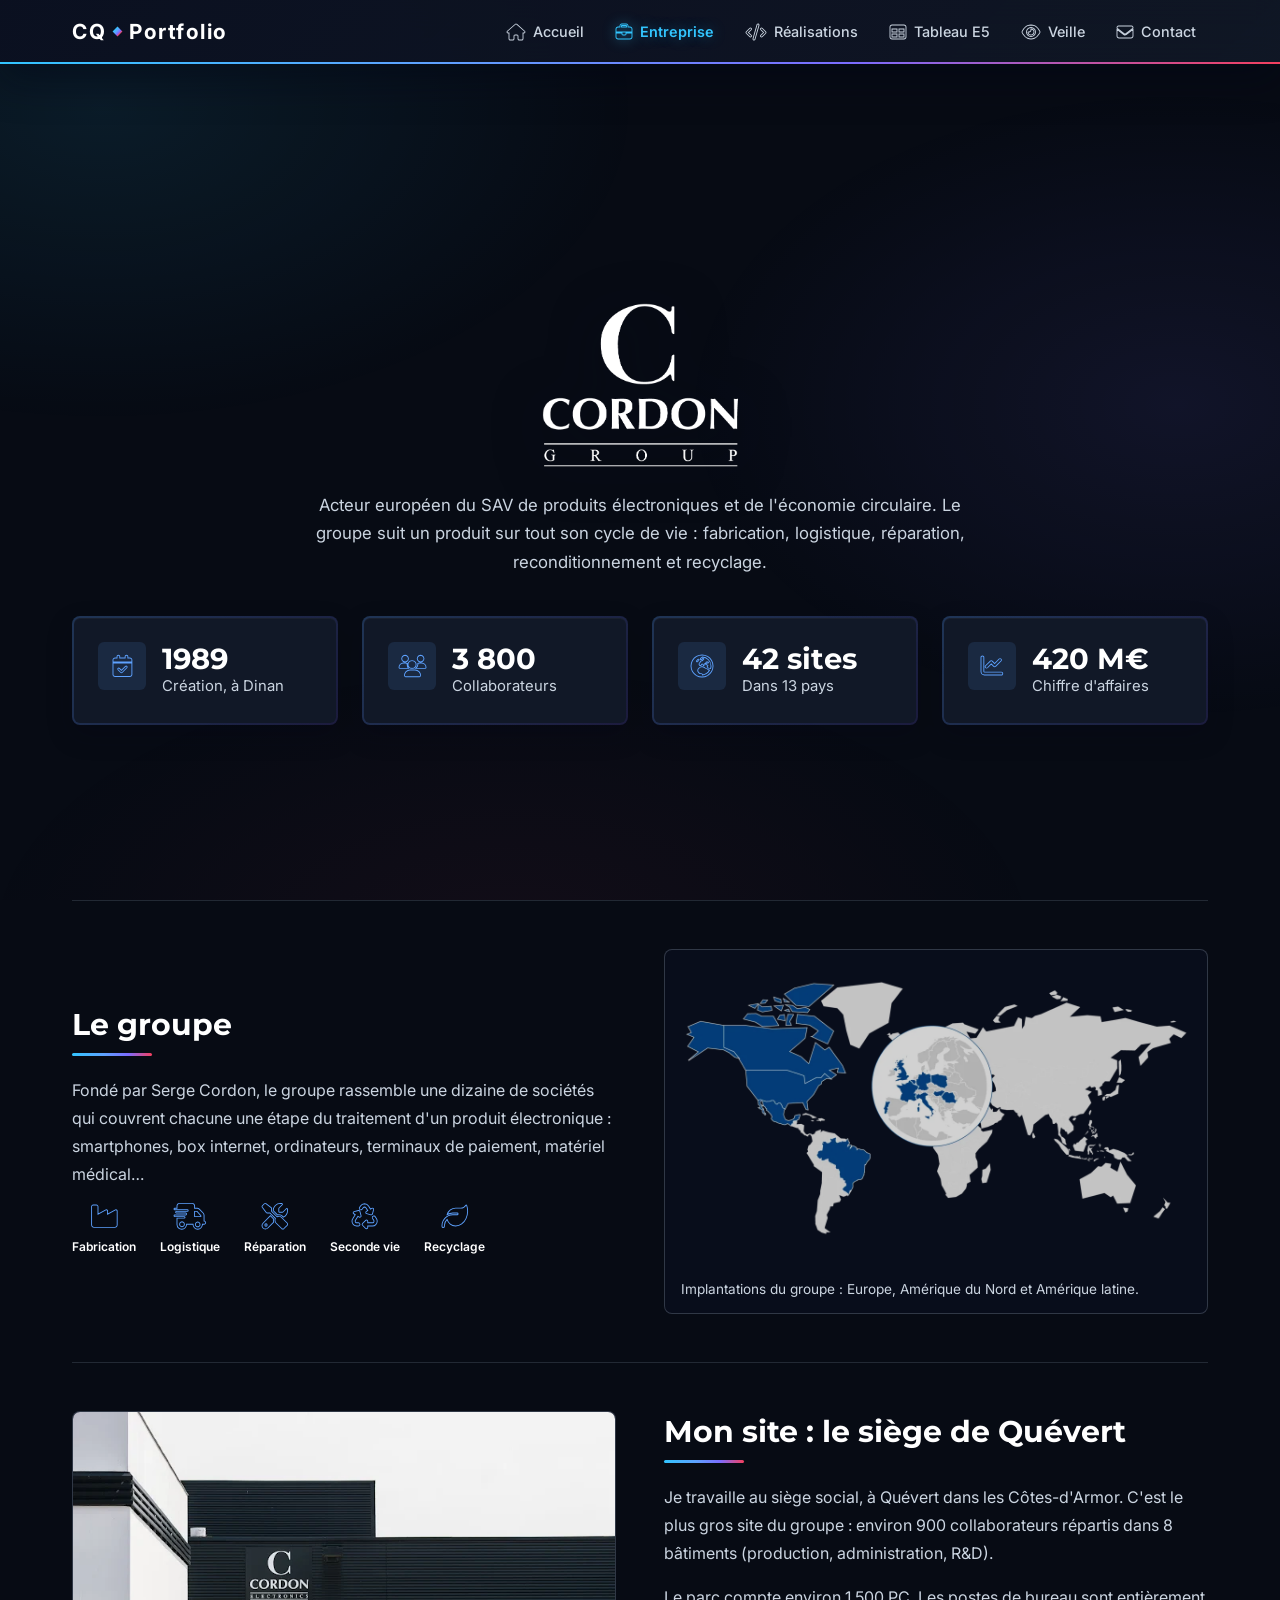
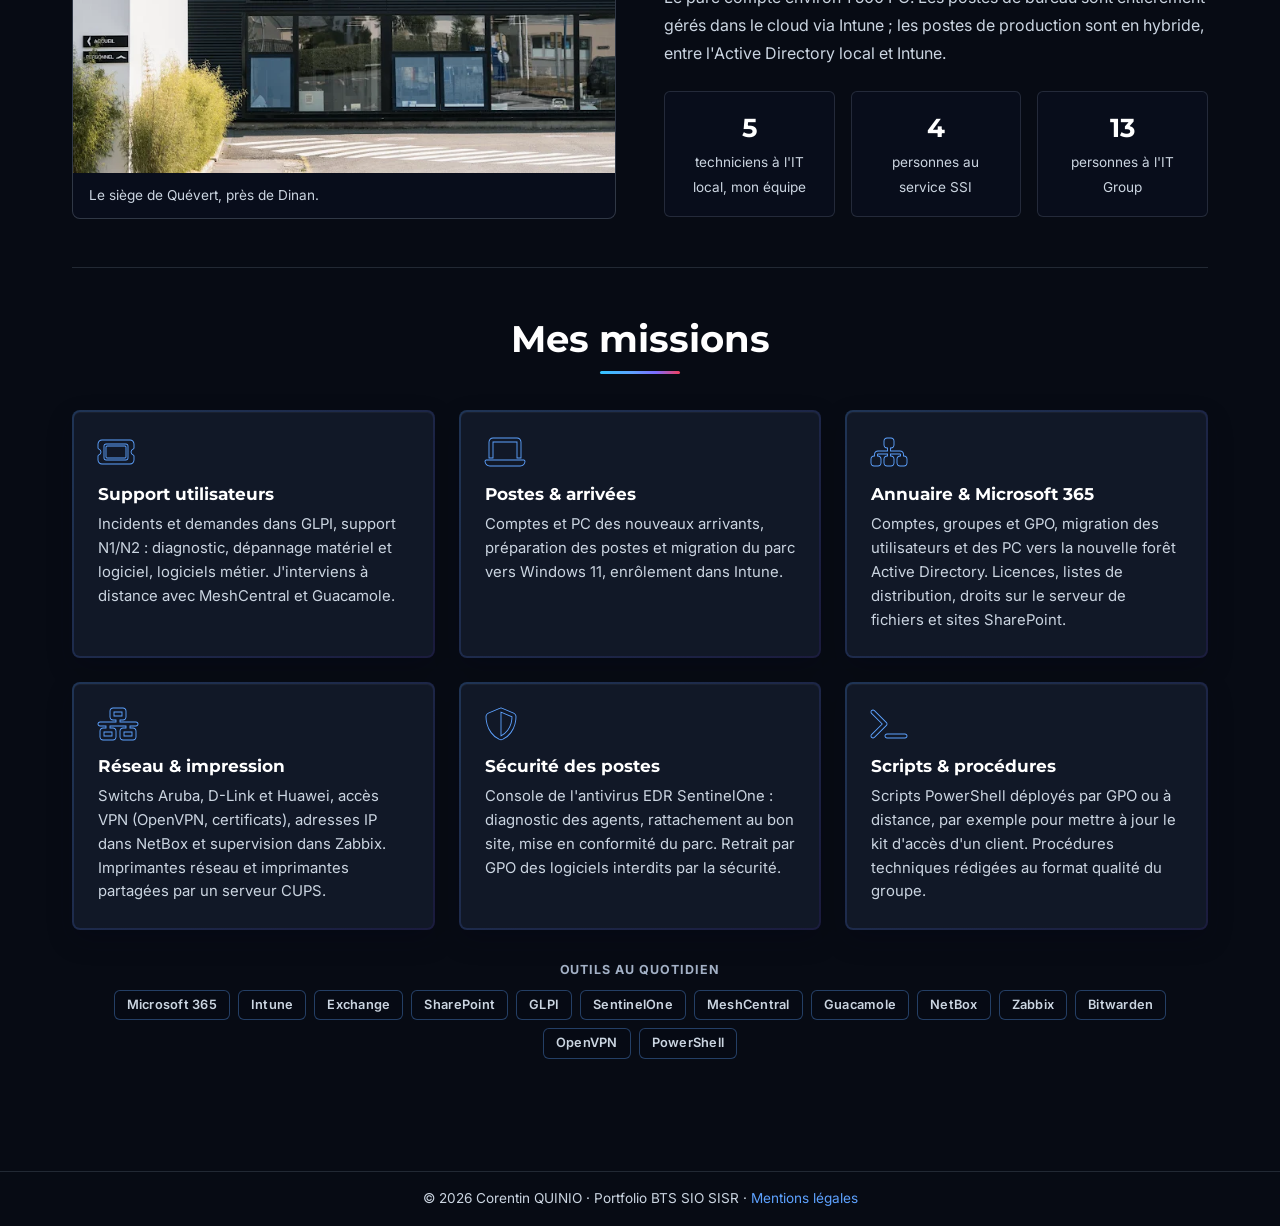
==== commit 3da5120e: "Veille en frise verticale, Réalisations et projets perso, accueil d'après le CV, missions, fiches Ci" ====
--- a/pages/briefcase.html
+++ b/pages/briefcase.html
@@ -80,7 +80,7 @@
                         <p>Je travaille au siège social, à Quévert dans les Côtes-d'Armor. C'est le plus gros site du groupe : environ 900 collaborateurs répartis dans 8 bâtiments (production, administration, R&amp;D).</p>
                         <p>Le parc compte environ 1 500 PC. Les postes de bureau sont entièrement gérés dans le cloud via Intune ; les postes de production sont en hybride, entre l'Active Directory local et Intune.</p>
                         <ul class="grid grid--3 grid--tight stat-grid" aria-label="Équipes informatiques">
-                            <li class="tile stat"><strong>5</strong><span>techniciens IT local, mon équipe</span></li>
+                            <li class="tile stat"><strong>5</strong><span>techniciens à l'IT local, mon équipe</span></li>
                             <li class="tile stat"><strong>4</strong><span>personnes au service SSI</span></li>
                             <li class="tile stat"><strong>13</strong><span>personnes à l'IT Group</span></li>
                         </ul>
@@ -94,38 +94,38 @@
                         <article class="card">
                             <i class="fas fa-ticket icon-lg" aria-hidden="true"></i>
                             <h3>Support utilisateurs</h3>
-                            <p>Tickets GLPI : dépannage matériel et logiciel, droits d'accès au serveur de fichiers, licences, listes de distribution.</p>
+                            <p>Incidents et demandes dans GLPI, support N1/N2 : diagnostic, dépannage matériel et logiciel, logiciels métier. J'interviens à distance avec MeshCentral et Guacamole.</p>
                         </article>
                         <article class="card">
                             <i class="fas fa-laptop icon-lg" aria-hidden="true"></i>
-                            <h3>Postes &amp; comptes</h3>
-                            <p>Préparation des PC des nouveaux arrivants, migration des postes vers Windows 11 et migration de domaine avec synchronisation du tenant.</p>
+                            <h3>Postes &amp; arrivées</h3>
+                            <p>Comptes et PC des nouveaux arrivants, préparation des postes et migration du parc vers Windows 11, enrôlement dans Intune.</p>
                         </article>
                         <article class="card">
                             <i class="fas fa-sitemap icon-lg" aria-hidden="true"></i>
-                            <h3>Active Directory</h3>
-                            <p>Création de comptes et de groupes, stratégies de groupe, administration des sites SharePoint.</p>
+                            <h3>Annuaire &amp; Microsoft 365</h3>
+                            <p>Comptes, groupes et GPO, migration des utilisateurs et des PC vers la nouvelle forêt Active Directory. Licences, listes de distribution, droits sur le serveur de fichiers et sites SharePoint.</p>
                         </article>
                         <article class="card">
                             <i class="fas fa-network-wired icon-lg" aria-hidden="true"></i>
-                            <h3>Réseau</h3>
-                            <p>Configuration de switchs Aruba, D-Link et Huawei, inventaire IP dans NetBox, supervision avec Zabbix.</p>
-                        </article>
-                        <article class="card">
-                            <i class="fas fa-print icon-lg" aria-hidden="true"></i>
-                            <h3>Impression</h3>
-                            <p>Imprimantes réseau et imprimantes partagées en SMB via un serveur CUPS.</p>
+                            <h3>Réseau &amp; impression</h3>
+                            <p>Switchs Aruba, D-Link et Huawei, accès VPN (OpenVPN, certificats), adresses IP dans NetBox et supervision dans Zabbix. Imprimantes réseau et imprimantes partagées par un serveur CUPS.</p>
                         </article>
                         <article class="card">
                             <i class="fas fa-shield-halved icon-lg" aria-hidden="true"></i>
                             <h3>Sécurité des postes</h3>
-                            <p>Diagnostic des agents dans la console SentinelOne, rattachement des postes au bon site.</p>
+                            <p>Console de l'antivirus EDR SentinelOne : diagnostic des agents, rattachement au bon site, mise en conformité du parc. Retrait par GPO des logiciels interdits par la sécurité.</p>
+                        </article>
+                        <article class="card">
+                            <i class="fas fa-terminal icon-lg" aria-hidden="true"></i>
+                            <h3>Scripts &amp; procédures</h3>
+                            <p>Scripts PowerShell déployés par GPO ou à distance, par exemple pour mettre à jour le kit d'accès d'un client. Procédures techniques rédigées au format qualité du groupe.</p>
                         </article>
                     </div>
 
                     <div class="tools">
                         <h3 class="eyebrow">Outils au quotidien</h3>
-                        <ul class="tag-list"><li class="tag">Microsoft 365</li><li class="tag">Intune</li><li class="tag">GLPI</li><li class="tag">SentinelOne</li><li class="tag">MeshAgent</li><li class="tag">Guacamole</li><li class="tag">NetBox</li><li class="tag">Zabbix</li><li class="tag">Bitwarden</li><li class="tag">OpenVPN</li></ul>
+                        <ul class="tag-list"><li class="tag">Microsoft 365</li><li class="tag">Intune</li><li class="tag">Exchange</li><li class="tag">SharePoint</li><li class="tag">GLPI</li><li class="tag">SentinelOne</li><li class="tag">MeshCentral</li><li class="tag">Guacamole</li><li class="tag">NetBox</li><li class="tag">Zabbix</li><li class="tag">Bitwarden</li><li class="tag">OpenVPN</li><li class="tag">PowerShell</li></ul>
                     </div>
                 </section>
             </div>
--- a/css/style.css
+++ b/css/style.css
@@ -60,6 +60,7 @@
 
     /* --- Couleurs utilisées dans le site --- */
     --color-primary: rgb(var(--rgb-blue));
+    --color-cyan: rgb(var(--rgb-cyan));
     --color-primary-light: rgb(var(--rgb-blue-light));
     --color-accent: rgb(var(--rgb-violet));
     --color-accent-light: rgb(var(--rgb-violet-light));
@@ -102,12 +103,13 @@
     --gradient-vertical: linear-gradient(180deg, rgb(var(--rgb-cyan)) 0%, rgb(var(--rgb-blue)) 40%, rgb(var(--rgb-violet)) 70%, rgb(var(--rgb-red)) 100%);
     --gradient-border: linear-gradient(135deg, rgba(var(--rgb-blue), 0.28), rgba(var(--rgb-violet), 0.18));
     --gradient-border-hover: linear-gradient(135deg, rgba(var(--rgb-blue-light), 0.6), rgba(var(--rgb-violet), 0.4));
-    --gradient-header: linear-gradient(135deg, rgba(var(--rgb-navy-900), 0.94) 0%, rgba(var(--rgb-navy-850), 0.88) 55%, rgba(var(--rgb-plum-900), 0.88) 100%);
+    --gradient-header: linear-gradient(135deg, rgba(var(--rgb-navy-900), 0.94) 0%, rgba(var(--rgb-navy-850), 0.9) 100%);
 
     /* Halos lumineux en arrière-plan */
     --glow-page:
-        radial-gradient(ellipse at 20% 50%, rgba(var(--rgb-blue), 0.06) 0%, transparent 50%),
-        radial-gradient(ellipse at 80% 20%, rgba(var(--rgb-violet), 0.05) 0%, transparent 45%);
+        radial-gradient(ellipse 60% 50% at 8% 12%, rgba(var(--rgb-cyan), 0.09) 0%, transparent 70%),
+        radial-gradient(ellipse 55% 50% at 92% 45%, rgba(var(--rgb-violet), 0.09) 0%, transparent 70%),
+        radial-gradient(ellipse 60% 45% at 40% 105%, rgba(var(--rgb-red), 0.05) 0%, transparent 70%);
     --glow-hero:
         radial-gradient(circle at 24% 62%, rgba(var(--rgb-blue), 0.10) 0%, transparent 34%),
         radial-gradient(circle at 72% 34%, rgba(var(--rgb-violet), 0.08) 0%, transparent 30%),
@@ -184,7 +186,7 @@
     font-family: var(--font-body);
     line-height: 1.6;
     color: var(--text-primary);
-    background: linear-gradient(180deg, var(--bg-page) 0%, var(--bg-page-alt) 100%);
+    background: var(--bg-page);
 }
 
 /* Halo lumineux fixe derrière tout le site */
@@ -365,8 +367,18 @@
     height: 3px;
     border-radius: 2px;
     background: var(--gradient-inline);
-    box-shadow: var(--shadow-line);
     transform: translateX(-50%);
+}
+
+/* Phrase d'accroche de l'À propos (reprise du CV) */
+.about-lead {
+    font-family: var(--font-title);
+    font-size: 1.15rem;
+    font-weight: 600;
+    background: var(--gradient-inline);
+    -webkit-background-clip: text;
+    background-clip: text;
+    -webkit-text-fill-color: transparent;
 }
 
 /* Variante alignée à gauche */
@@ -481,7 +493,7 @@
     display: inline-flex;
     align-items: center;
     gap: var(--space-2);
-    padding: 0.7rem var(--space-5);
+    padding: 0.58rem 1.15rem;
     border-radius: var(--radius-sm);
     font-family: inherit;
     font-size: 0.95rem;
@@ -536,7 +548,7 @@
     transition: var(--transition-card);
 }
 
-/* Carte mise en avant (ex. « Résultat » d'une fiche) : bordure dégradée pleine et fond teinté */
+/* Carte mise en avant (ex. « Résultat » d'une fiche) : bordure dégradée et fond teinté */
 .card--highlight {
     --fill: linear-gradient(color-mix(in srgb, var(--bg-card) 88%, var(--color-primary)), color-mix(in srgb, var(--bg-card) 88%, var(--color-primary)));
     --edge: var(--gradient-main);
@@ -571,7 +583,7 @@
 
 /* Typographie par défaut à l'intérieur des surfaces.
    :where() ramène la spécificité de ces règles à celle d'une simple balise :
-   n'importe quelle classe (.eyebrow, .kpi-value, .project-slide h2…) peut donc
+   n'importe quelle classe (.eyebrow, .kpi-value, .work-card-body h3…) peut donc
    les remplacer sans conflit. */
 :where(.card, .panel) h2 {
     margin-bottom: var(--space-4);
@@ -602,6 +614,20 @@
     display: block;
     margin-bottom: var(--space-4);
     font-size: 2rem;
+}
+
+/* --- Couleur d'accent ---
+   Dans une grille, chaque élément prend tour à tour une couleur de la charte
+   (cyan, bleu, violet, rouge) : elle colore l'icône et son carré teinté.
+   Un bloc peut aussi fixer --accent-rgb lui-même. */
+.grid > :nth-child(4n+1) { --accent-rgb: var(--rgb-cyan); }
+.grid > :nth-child(4n+2) { --accent-rgb: var(--rgb-blue); }
+.grid > :nth-child(4n+3) { --accent-rgb: var(--rgb-violet); }
+.grid > :nth-child(4n+4) { --accent-rgb: var(--rgb-red); }
+
+.icon-lg,
+.icon-box i {
+    -webkit-text-stroke-color: rgb(var(--accent-rgb, var(--rgb-blue)));
 }
 
 /* Icône dans un carré teinté */
@@ -613,7 +639,7 @@
     height: 48px;
     border-radius: var(--radius-sm);
     font-size: 1.35rem;
-    background: var(--tint-primary);
+    background: rgba(var(--accent-rgb, var(--rgb-blue)), 0.12);
 }
 
 /* --- Icône à gauche, texte à droite (faits, contacts, chiffres clés) ---
@@ -792,7 +818,7 @@
     left: calc(-1 * var(--space-6) + var(--space-2));
     width: calc(var(--space-6) - 2 * var(--space-2));
     height: 2px;
-    background: var(--gradient-inline);
+    background: var(--color-primary);
 }
 
 .flow li + li::after {
@@ -801,7 +827,7 @@
     top: calc(50% - 4px);
     left: calc(-1 * var(--space-2) - 6px);
     border: 5px solid transparent;
-    border-left-color: var(--color-accent);
+    border-left-color: var(--color-primary);
 }
 
 .flow-step-num {
@@ -934,8 +960,7 @@
     transform: rotate(45deg);
 }
 
-/* Liens du menu : texte simple, sans cadre. La page active garde la patte du site
-   (texte en dégradé et fin trait dégradé dessous) sans encadré ni fond. */
+/* Liens du menu : texte simple, sans cadre. La page active est seulement écrite en cyan. */
 .nav-links {
     display: flex;
     gap: var(--space-2);
@@ -949,12 +974,14 @@
     padding: 0.45rem var(--space-3);
     font-size: 0.9rem;
     font-weight: 500;
-    color: var(--text-muted);
+    color: var(--text-body);
     transition: color 0.25s ease;
 }
 
+/* Icône du même ton que le texte, pour une barre homogène */
 .nav-links a i {
     font-size: 1rem;
+    -webkit-text-stroke-color: var(--text-body);
     transition: transform 0.4s var(--ease-bounce), -webkit-text-stroke-color 0.25s ease;
 }
 
@@ -963,31 +990,20 @@
 }
 
 .nav-links a:hover i {
+    -webkit-text-stroke-color: var(--text-primary);
+    filter: none;
     transform: translateY(-2px) scale(1.1);
 }
 
-/* Page active : texte en dégradé, icône teintée, trait dégradé de 2 px sous le texte */
-.nav-links a.active span {
-    background: var(--gradient-inline);
-    -webkit-background-clip: text;
-    background-clip: text;
-    -webkit-text-fill-color: transparent;
+/* Page active : texte et icône en cyan */
+.nav-links a.active {
     font-weight: 600;
+    color: var(--color-cyan);
+    text-shadow: 0 0 14px rgba(var(--rgb-cyan), 0.35);
 }
 
 .nav-links a.active i {
-    -webkit-text-stroke-color: var(--color-primary-light);
-}
-
-.nav-links a.active::after {
-    content: '';
-    position: absolute;
-    right: var(--space-3);
-    bottom: 0;
-    left: var(--space-3);
-    height: 2px;
-    border-radius: var(--radius-pill);
-    background: var(--gradient-inline);
+    -webkit-text-stroke-color: var(--color-cyan);
 }
 
 .nav-links a:focus-visible {
@@ -1023,12 +1039,14 @@
  * 6. ACCUEIL : BANDEAU DE PRÉSENTATION
  * ============================================================ */
 
-/* Bandeau plein écran, contenu centré */
+/* Bandeau plein écran, contenu centré : en haut de page, son trait du bas
+   tombe au bas de la fenêtre (svh : hauteur sans la barre du navigateur mobile) */
 .hero {
     display: flex;
     align-items: center;
     justify-content: center;
-    min-height: min(100vh, 720px);
+    min-height: 100vh;
+    min-height: 100svh;
     padding: calc(var(--header-h) + var(--space-7)) 0 var(--space-7);
     overflow: hidden;
     isolation: isolate;
@@ -1255,6 +1273,8 @@
     margin-bottom: var(--space-1);
     font-size: 0.98rem;
     font-weight: 600;
+    /* --dot-rgb : couleur du dégradé à l'emplacement du point (script.js), éclaircie pour la lecture */
+    color: color-mix(in srgb, rgb(var(--dot-rgb)) 85%, white);
 }
 
 .timeline-role {
@@ -1329,6 +1349,34 @@
     animation: fadeInUp 0.5s ease-out;
 }
 
+/* Une couleur par catégorie, sur l'onglet et ses cartes :
+   systèmes cyan, réseau et sécurité bleu, support violet, savoir-être rouge */
+#tab-systemes, #panel-systemes > * { --accent-rgb: var(--rgb-cyan); }
+#tab-reseau,   #panel-reseau > *   { --accent-rgb: var(--rgb-blue); }
+#tab-support,  #panel-support > *  { --accent-rgb: var(--rgb-violet); }
+#tab-humain,   #panel-humain > *   { --accent-rgb: var(--rgb-red); }
+
+.skills-tab i {
+    -webkit-text-stroke-color: rgb(var(--accent-rgb));
+}
+
+.skills-tab[aria-selected="true"] {
+    --edge: linear-gradient(135deg, rgb(var(--accent-rgb)), rgba(var(--accent-rgb), 0.4));
+    box-shadow: 0 0 18px rgba(var(--accent-rgb), 0.3);
+}
+
+.skills-panel .flip-face {
+    --edge: linear-gradient(160deg, rgba(var(--accent-rgb), 0.5), rgba(var(--accent-rgb), 0.08) 60%);
+}
+
+.skills-panel .flip-back h3 {
+    color: color-mix(in srgb, rgb(var(--accent-rgb)) 80%, white);
+}
+
+.skills-panel .tag {
+    border-color: rgba(var(--accent-rgb), 0.35);
+}
+
 .skills-panel[hidden] {
     display: none;
 }
@@ -1404,104 +1452,186 @@
  * 9. RÉALISATIONS : CARTES ET TABLEAU DE SYNTHÈSE E5
  * ============================================================ */
 
-/* Grille des réalisations : une carte sobre par réalisation, toutes visibles d'un coup
-   pour que le jury voie l'ensemble sans faire défiler. */
-.project-rail-wrap {
-    margin-bottom: var(--space-8);
-}
-
-.project-rail {
+/* --- Page Réalisations : une carte par réalisation, avec une capture en aperçu ---
+   Trois groupes, chacun avec sa couleur (--accent-rgb) : entreprise cyan,
+   formation violet, projets personnels rouge. */
+.work-group {
+    margin-bottom: var(--space-7);
+    padding: 0;
+}
+
+.work-group--pro   { --accent-rgb: var(--rgb-cyan); }
+.work-group--lab   { --accent-rgb: var(--rgb-violet); }
+.work-group--perso { --accent-rgb: var(--rgb-red); }
+
+/* Titre du groupe : pastille de couleur, titre, nombre, filet qui s'efface */
+.work-group-head {
+    display: flex;
+    align-items: center;
+    gap: var(--space-3);
+    margin-bottom: var(--space-5);
+}
+
+.work-group-head::before {
+    content: '';
+    width: 10px;
+    height: 10px;
+    border-radius: 50%;
+    background: rgb(var(--accent-rgb));
+    box-shadow: 0 0 12px rgba(var(--accent-rgb), 0.6);
+}
+
+.work-group-head::after {
+    content: '';
+    flex: 1;
+    height: 1px;
+    background: linear-gradient(90deg, rgba(var(--accent-rgb), 0.5), transparent);
+}
+
+.work-group-head h2 {
+    font-size: 1.35rem;
+}
+
+.work-group-count {
+    font-size: 0.85rem;
+    color: var(--text-muted);
+}
+
+.work-grid {
     display: grid;
-    grid-template-columns: repeat(auto-fill, minmax(min(100%, 320px), 1fr));
+    /* auto-fit : les cartes d'un groupe remplissent toute la largeur (3 cartes = 3 colonnes, 4 = 4) */
+    grid-template-columns: repeat(auto-fit, minmax(min(100%, 250px), 1fr));
     gap: var(--gap);
     list-style: none;
 }
 
-/* Diapositive : surface plate, filet discret, couleur selon le cadre
-   (bleu = entreprise, violet = lab) qui n'apparaît qu'au survol */
-.project-slide {
-    --accent-rgb: var(--rgb-blue);
+.work-grid > li {
+    display: flex;
+}
+
+/* Carte : aperçu en haut, texte dessous ; se soulève et s'éclaire au survol */
+.work-card {
     display: flex;
     flex-direction: column;
-    height: 100%;
-    min-height: 280px;
-    padding: var(--space-5);
+    width: 100%;
     overflow: hidden;
     border: 1px solid var(--border-subtle);
-    border-radius: var(--radius-lg);
-    background: var(--surface-inset);
-    color: var(--text-body);
-    transition: border-color 0.3s ease, transform 0.3s ease, background 0.3s ease;
-}
-
-.project-slide--lab {
-    --accent-rgb: var(--rgb-violet);
-}
-
-.project-slide:hover,
-.project-slide:focus-visible {
+    border-radius: var(--radius);
+    background: var(--surface-panel);
+    color: inherit;
+    transition: transform 0.3s ease, border-color 0.3s ease, box-shadow 0.3s ease;
+}
+
+a.work-card:hover,
+a.work-card:focus-visible {
     border-color: rgba(var(--accent-rgb), 0.55);
-    background: rgba(var(--accent-rgb), 0.06);
-    color: var(--text-body);
+    color: inherit;
+    box-shadow: 0 14px 34px rgba(var(--rgb-shadow), 0.35), 0 0 0 1px rgba(var(--accent-rgb), 0.2);
     transform: translateY(-4px);
 }
 
-/* Grand numéro en contour, en tête de diapositive */
-.project-slide-num {
-    margin-bottom: var(--space-4);
-    font-family: var(--font-title);
-    font-size: 3rem;
-    font-weight: 700;
-    line-height: 1;
-    color: transparent;
-    -webkit-text-stroke: 1px rgba(var(--accent-rgb), 0.8);
-    transition: -webkit-text-stroke-color 0.3s ease;
-}
-
-.project-slide:hover .project-slide-num {
+/* Aperçu 16/10 : une capture (img) ou, en attendant, une grande icône sur fond teinté.
+   Pour ajouter une capture : remplacer le <span class="work-card-placeholder"> par un <img>. */
+.work-card-media {
+    position: relative;
+    aspect-ratio: 16 / 10;
+    overflow: hidden;
+    border-bottom: 1px solid var(--border-subtle);
+    background:
+        radial-gradient(circle at 30% 30%, rgba(var(--accent-rgb), 0.22), transparent 60%),
+        var(--bg-page-alt);
+}
+
+.work-card-media img {
+    width: 100%;
+    height: 100%;
+    object-fit: cover;
+    object-position: top left;
+    transition: transform 0.5s ease;
+}
+
+a.work-card:hover .work-card-media img {
+    transform: scale(1.04);
+}
+
+/* Fondu en bas de l'aperçu, pour que la capture se fonde dans la carte */
+.work-card-media::after {
+    content: '';
+    position: absolute;
+    inset: auto 0 0;
+    height: 35%;
+    background: linear-gradient(transparent, rgba(var(--rgb-navy-850), 0.85));
+    pointer-events: none;
+}
+
+.work-card-placeholder {
+    display: grid;
+    place-items: center;
+    height: 100%;
+    font-size: 3.2rem;
+}
+
+.work-card-placeholder i {
+    -webkit-text-stroke-width: 1.2px;
     -webkit-text-stroke-color: rgb(var(--accent-rgb));
-}
-
-/* Cadre : point de couleur + texte discret */
-.project-slide-meta {
-    display: flex;
-    align-items: center;
-    gap: var(--space-2);
-    margin-bottom: var(--space-2);
-    font-size: 0.82rem;
+    filter: drop-shadow(0 0 18px rgba(var(--accent-rgb), 0.45));
+}
+
+/* Pastille du cadre, posée sur l'aperçu */
+.work-card-badge {
+    position: absolute;
+    top: var(--space-3);
+    left: var(--space-3);
+    z-index: 1;
+    padding: var(--space-1) var(--space-3);
+    border-radius: var(--radius-pill);
+    font-size: 0.72rem;
     font-weight: 600;
+    letter-spacing: 0.06em;
+    text-transform: uppercase;
+    color: rgb(var(--accent-rgb));
+    background: rgba(var(--rgb-navy-950), 0.8);
+    box-shadow: inset 0 0 0 1px rgba(var(--accent-rgb), 0.45);
+    backdrop-filter: blur(6px);
+}
+
+.work-card-body {
+    display: flex;
+    flex: 1;
+    flex-direction: column;
+    gap: var(--space-3);
+    padding: var(--space-5);
+}
+
+.work-card-meta {
+    font-size: 0.78rem;
     color: var(--text-muted);
 }
 
-.project-slide-meta::before {
-    content: '';
-    width: 8px;
-    height: 8px;
-    border-radius: 50%;
-    background: rgb(var(--accent-rgb));
-}
-
-.project-slide h2 {
-    margin-bottom: var(--space-3);
-    font-size: 1.2rem;
+.work-card-body h3 {
+    font-size: 1.1rem;
     line-height: 1.35;
     color: var(--text-primary);
 }
 
-.project-slide p {
+.work-card-body > p:not(.work-card-meta) {
     font-size: 0.92rem;
     line-height: 1.6;
 }
 
-.project-slide-tags {
+.work-card .tag-list {
     margin-top: auto;
-    padding-top: var(--space-5);
-    font-size: 0.8rem;
+    padding-top: var(--space-2);
+}
+
+.work-card .link-more {
+    margin-top: 0;
+    color: rgb(var(--accent-rgb));
+}
+
+.work-card-state {
+    font-size: 0.82rem;
     color: var(--text-muted);
-}
-
-.project-slide .link-more {
-    color: rgb(var(--accent-rgb));
 }
 
 /* Lien « Voir le détail → » */
@@ -1523,61 +1653,353 @@
     overflow-x: auto;
 }
 
+/* --- Tableau de synthèse E5 (page Tableau E5) ---
+   Un <tbody> par catégorie ; chaque catégorie a sa couleur, prise sur le
+   dégradé de la charte (formation cyan, 1re année violet, 2e année rouge).
+   --cat-rgb colore le numéro, les coches et le libellé de la catégorie. */
+.e5-group--a { --cat-rgb: var(--rgb-cyan); }
+.e5-group--b { --cat-rgb: var(--rgb-violet); }
+.e5-group--c { --cat-rgb: var(--rgb-red); }
+
+/* Trait dégradé en haut du tableau, comme sous l'en-tête du site */
+.e5-panel {
+    border-top: none;
+}
+
+.e5-panel::before {
+    content: '';
+    position: sticky;
+    left: 0;
+    display: block;
+    height: 2px;
+    background: var(--gradient-inline);
+}
+
 .e5-table {
     width: 100%;
-    min-width: 760px;
+    min-width: 880px;
     border-collapse: collapse;
     font-size: 0.9rem;
 }
 
 .e5-table th,
 .e5-table td {
-    padding: var(--space-3) var(--space-4);
-    border-bottom: 1px solid var(--border-subtle);
+    padding: var(--space-3);
     color: var(--text-body);
     text-align: center;
-}
-
-/* En-têtes de colonnes : intitulés des compétences */
+    vertical-align: middle;
+}
+
+/* En-têtes : intitulés courts des compétences (l'intitulé complet est lu par les lecteurs d'écran) */
 .e5-table thead th {
+    padding-top: var(--space-4);
+    padding-bottom: var(--space-4);
+    border-bottom: 1px solid var(--border-subtle);
+    font-family: var(--font-title);
+    font-size: 0.74rem;
+    font-weight: 600;
+    letter-spacing: 0.04em;
+    line-height: 1.3;
+    text-transform: uppercase;
+    color: var(--text-muted);
+}
+
+.e5-table thead th:first-child {
+    padding-left: var(--space-5);
+    text-align: left;
+}
+
+.e5-table .e5-col-comp {
+    width: 92px;
+}
+
+.e5-table .e5-col-period {
+    width: 130px;
+}
+
+/* Ligne de catégorie : trait et libellé à la couleur de la catégorie */
+.e5-table .e5-cat th {
+    padding: var(--space-5) var(--space-5) var(--space-2);
     font-family: var(--font-title);
     font-size: 0.78rem;
+    font-weight: 700;
+    letter-spacing: 0.1em;
+    text-align: left;
+    text-transform: uppercase;
+    color: rgb(var(--cat-rgb));
+}
+
+.e5-cat-count {
+    margin-left: var(--space-2);
+    font-family: var(--font-body);
+    font-weight: 400;
+    letter-spacing: 0;
+    text-transform: none;
+    color: var(--text-muted);
+}
+
+/* Lignes de réalisation : séparées par un filet, surlignées au survol */
+.e5-table .e5-row > * {
+    border-top: 1px solid var(--border-subtle);
+}
+
+.e5-table .e5-row:hover {
+    background: rgba(var(--cat-rgb), 0.05);
+}
+
+/* Première colonne : numéro + intitulé, documents dessous */
+.e5-table .e5-row th {
+    padding-left: var(--space-5);
+    text-align: left;
+}
+
+.e5-row-link {
+    display: grid;
+    grid-template-columns: 2.6rem minmax(0, 1fr);
+    align-items: baseline;
     font-weight: 600;
-    line-height: 1.35;
     color: var(--text-primary);
-    vertical-align: bottom;
-}
-
-/* Première colonne : nom de la réalisation */
-.e5-table tbody th {
+}
+
+.e5-row-link:hover {
+    color: rgb(var(--cat-rgb));
+}
+
+/* Numéro de la réalisation (A1, B2…) : repris dans le détail sous le tableau */
+.e5-id {
+    font-family: var(--font-title);
+    font-size: 0.8rem;
+    font-weight: 700;
+    color: rgb(var(--cat-rgb));
+}
+
+.e5-docs {
+    display: block;
+    margin: var(--space-1) 0 0 2.6rem;
+    font-size: 0.78rem;
+    font-weight: 400;
+    color: var(--text-muted);
+}
+
+.e5-table td.e5-period {
+    font-size: 0.8rem;
+    color: var(--text-muted);
+    white-space: nowrap;
+}
+
+/* Coche : pastille teintée à la couleur de la catégorie.
+   Case vide : simple point discret, pour suivre la colonne de l'œil. */
+.e5-check,
+.e5-empty {
+    display: inline-grid;
+    place-items: center;
+    width: 26px;
+    height: 26px;
+    border-radius: 50%;
+    vertical-align: middle;
+}
+
+.e5-check {
+    background: rgba(var(--cat-rgb), 0.14);
+    box-shadow: inset 0 0 0 1px rgba(var(--cat-rgb), 0.45);
+}
+
+.e5-check::before {
+    content: '';
+    width: 13px;
+    height: 13px;
+    background: rgb(var(--cat-rgb));
+    -webkit-mask: url("data:image/svg+xml,%3Csvg xmlns='http://www.w3.org/2000/svg' viewBox='0 0 24 24' fill='none' stroke='black' stroke-width='3.4' stroke-linecap='round' stroke-linejoin='round'%3E%3Cpath d='M4 12.5l5 5L20 6.5'/%3E%3C/svg%3E") center / contain no-repeat;
+    mask: url("data:image/svg+xml,%3Csvg xmlns='http://www.w3.org/2000/svg' viewBox='0 0 24 24' fill='none' stroke='black' stroke-width='3.4' stroke-linecap='round' stroke-linejoin='round'%3E%3Cpath d='M4 12.5l5 5L20 6.5'/%3E%3C/svg%3E") center / contain no-repeat;
+}
+
+.e5-empty::before {
+    content: '';
+    width: 4px;
+    height: 4px;
+    border-radius: 50%;
+    background: var(--border-subtle);
+}
+
+/* Pied : nombre de réalisations par compétence (montre que tout le bloc est couvert) */
+.e5-table tfoot th,
+.e5-table tfoot td {
+    padding-top: var(--space-4);
+    padding-bottom: var(--space-4);
+    border-top: 1px solid var(--border-panel);
+    font-family: var(--font-title);
+    font-weight: 700;
+    color: var(--text-primary);
+}
+
+.e5-table tfoot th {
+    padding-left: var(--space-5);
+    font-size: 0.78rem;
+    letter-spacing: 0.06em;
+    text-align: left;
+    text-transform: uppercase;
+    color: var(--text-muted);
+}
+
+/* --- Détail sous le tableau : un <details class="tile"> par ligne, même numéro --- */
+.e5-details {
+    margin-top: var(--space-8);
+}
+
+.e5-details .section-intro {
+    margin-left: 0;
+    text-align: left;
+}
+
+.e5-notes-title {
+    display: flex;
+    align-items: center;
+    gap: var(--space-3);
+    margin: var(--space-6) 0 var(--space-3);
+    font-size: 0.8rem;
+    letter-spacing: 0.1em;
+    text-transform: uppercase;
+    color: rgb(var(--cat-rgb));
+}
+
+.e5-notes-title::after {
+    content: '';
+    flex: 1;
+    height: 1px;
+    background: linear-gradient(90deg, rgba(var(--cat-rgb), 0.5), transparent);
+}
+
+.e5-notes {
+    display: grid;
+    gap: var(--space-2);
+}
+
+.e5-note {
+    border-left: 2px solid rgba(var(--cat-rgb), 0.6);
+    scroll-margin-top: calc(var(--header-h) + var(--space-4));
+    transition: border-color 0.2s ease, background-color 0.2s ease;
+}
+
+.e5-note[open],
+.e5-note:target {
+    border-left-color: rgb(var(--cat-rgb));
+    background: rgba(var(--cat-rgb), 0.04);
+}
+
+.e5-note summary {
+    display: flex;
+    align-items: baseline;
+    gap: var(--space-3);
     font-weight: 600;
-    text-align: left;
-}
-
-.e5-table tbody th a {
     color: var(--text-primary);
-}
-
-.e5-table tbody th a:hover {
-    color: var(--color-primary-light);
-}
-
-.e5-table tbody tr:last-child > * {
-    border-bottom: none;
-}
-
-.e5-table tbody tr:hover {
-    background: var(--tint-primary);
-}
-
-/* Coche indiquant qu'une compétence est mobilisée */
-.e5-check {
-    display: inline-block;
-    width: 18px;
-    height: 18px;
-    background: var(--gradient-inline);
-    -webkit-mask: url("data:image/svg+xml,%3Csvg xmlns='http://www.w3.org/2000/svg' viewBox='0 0 24 24' fill='none' stroke='black' stroke-width='3.2' stroke-linecap='round' stroke-linejoin='round'%3E%3Cpath d='M4 12.5l5 5L20 6.5'/%3E%3C/svg%3E") center / contain no-repeat;
-    mask: url("data:image/svg+xml,%3Csvg xmlns='http://www.w3.org/2000/svg' viewBox='0 0 24 24' fill='none' stroke='black' stroke-width='3.2' stroke-linecap='round' stroke-linejoin='round'%3E%3Cpath d='M4 12.5l5 5L20 6.5'/%3E%3C/svg%3E") center / contain no-repeat;
+    cursor: pointer;
+    list-style: none;
+}
+
+.e5-note summary::-webkit-details-marker {
+    display: none;
+}
+
+/* Chevron à droite, qui pivote à l'ouverture */
+.e5-note summary::after {
+    content: '';
+    flex: none;
+    align-self: center;
+    width: 7px;
+    height: 7px;
+    margin-left: var(--space-2);
+    border-right: 2px solid rgb(var(--cat-rgb));
+    border-bottom: 2px solid rgb(var(--cat-rgb));
+    transform: rotate(45deg);
+    transition: transform 0.2s ease;
+}
+
+.e5-note[open] summary::after {
+    transform: rotate(-135deg);
+}
+
+.e5-note summary .e5-id {
+    flex: none;
+    width: 2rem;
+}
+
+.e5-note summary:hover {
+    color: rgb(var(--cat-rgb));
+}
+
+.e5-note summary:focus-visible {
+    outline: 2px solid rgb(var(--cat-rgb));
+    outline-offset: 4px;
+}
+
+.e5-note-period {
+    flex: none;
+    margin-left: auto;
+    font-size: 0.8rem;
+    font-weight: 400;
+    color: var(--text-muted);
+}
+
+/* Contenu déplié : explication courte, puis captures */
+.e5-note-body {
+    display: grid;
+    gap: var(--space-4);
+    margin-top: var(--space-4);
+    padding-left: calc(2rem + var(--space-3));
+}
+
+.e5-note-body p {
+    max-width: 75ch;
+}
+
+.e5-shots {
+    display: grid;
+    grid-template-columns: repeat(auto-fill, minmax(min(100%, 260px), 1fr));
+    gap: var(--space-3);
+}
+
+/* Vignette de hauteur fixe (les captures pleine page sont recadrées sur le haut) ;
+   un clic ouvre la capture entière */
+.e5-shot a {
+    display: block;
+    overflow: hidden;
+    border: 1px solid var(--border-subtle);
+    border-radius: var(--radius-sm);
+    transition: border-color 0.2s ease;
+}
+
+.e5-shot a:hover {
+    border-color: rgba(var(--cat-rgb), 0.7);
+}
+
+.e5-shot img {
+    display: block;
+    width: 100%;
+    height: 200px;
+    object-fit: cover;
+    object-position: top left;
+    transition: transform 0.3s ease;
+}
+
+.e5-shot a:hover img {
+    transform: scale(1.03);
+}
+
+.e5-shot figcaption {
+    margin-top: var(--space-2);
+    font-size: 0.8rem;
+    color: var(--text-muted);
+}
+
+/* En attendant les captures : cadre en pointillé */
+.e5-shot--pending {
+    display: grid;
+    place-items: center;
+    min-height: 120px;
+    border: 1px dashed rgba(var(--cat-rgb), 0.4);
+    border-radius: var(--radius-sm);
+    font-size: 0.82rem;
+    color: var(--text-muted);
 }
 
 /* ============================================================
@@ -1663,8 +2085,13 @@
     display: flex;
     flex-direction: column;
     align-items: center;
+    justify-content: center;
     gap: var(--space-5);
-    margin-bottom: var(--space-7);
+    /* En haut de page, le filet de la section suivante tombe au bas de la fenêtre */
+    /* on retire l'en-tête fixe et la marge haute de la <section> qui le contient */
+    min-height: calc(100vh - var(--header-h) - var(--space-8));
+    min-height: calc(100svh - var(--header-h) - var(--space-8));
+    padding: var(--space-6) 0;
     text-align: center;
 }
 
@@ -1701,6 +2128,7 @@
     color: var(--text-primary);
 }
 
+
 /* Bloc de la page séparé du précédent (s'utilise avec .divided) */
 .company-block {
     padding: var(--space-7) 0;
@@ -1727,6 +2155,12 @@
     font-size: 1.6rem;
 }
 
+/* Page Entreprise : pas d'alternance de couleurs, tout reste dans le bleu de la charte */
+.company-hero .grid > *,
+.company-block .grid > * {
+    --accent-rgb: var(--rgb-blue);
+}
+
 /* Petit encart chiffré (taille des équipes informatiques) */
 .stat {
     text-align: center;
@@ -1766,78 +2200,195 @@
  * 12. PAGE VEILLE
  * ============================================================ */
 
-/* Titre d'un sujet de veille, précédé de son icône */
-.topic-head {
-    display: flex;
-    align-items: center;
-    gap: var(--space-3);
-    margin-bottom: var(--space-3);
-}
-
-.topic-head h2 {
+/* Un bloc par partie : mots à connaître, frise, méthode */
+.veille-block {
+    margin-bottom: var(--space-8);
+    padding: 0;
+}
+
+/* Lexique : terme en couleur d'accent, définition dessous */
+.glossary .tile {
+    border-color: rgba(var(--rgb-red), 0.18);
+    background: linear-gradient(160deg, rgba(var(--rgb-red), 0.07), transparent 65%), var(--surface-inset);
+}
+
+/* Rouge éclairci : moins agressif sur fond sombre */
+.glossary dt {
+    margin-bottom: var(--space-2);
+    font-family: var(--font-title);
+    font-weight: 700;
+    color: color-mix(in srgb, rgb(var(--rgb-red)) 70%, white);
+}
+
+.glossary dd {
+    font-size: 0.9rem;
+}
+
+/* --- Frise des failles : la frise de l'accueil (§7), mais verticale ---
+   Une seule frise, repères d'année dans la liste ; libellé à droite du point
+   (nom, logiciel, date, CVE et gravité, exploitation). Au survol ou au clic,
+   le détail se déplie sous le libellé, avec sa source.
+   La ligne va du premier au dernier point : script.js (setupVulnTimeline)
+   calcule --line-top et --line-height, et la couleur de chaque point. */
+.timeline-row--vuln .timeline-track {
+    padding: var(--space-3) 0 0;
+}
+
+.timeline-track--vuln::before {
+    display: none;
+}
+
+.timeline-track--vuln .timeline-points::before {
+    content: '';
+    position: absolute;
+    top: var(--line-top, 0);
+    left: calc(var(--dot-size) / 2 - 1px);
+    width: 2px;
+    height: var(--line-height, 0);
+    border-radius: 2px;
+    background: var(--gradient-vertical);
+    opacity: 0.85;
+}
+
+/* Repère d'année, aligné sur les libellés */
+.vuln-year-mark {
+    padding-left: calc(var(--dot-size) + var(--space-5));
+}
+
+.vuln-year-mark:not(:first-child) {
+    margin-top: var(--space-4);
+}
+
+.vuln-year-mark h3 {
+    font-size: 1.3rem;
+}
+
+.timeline-row--vuln .timeline-points {
+    flex-direction: column;
+    gap: var(--space-5);
+}
+
+.timeline-row--vuln .timeline-node {
+    display: block;
+    padding-left: calc(var(--dot-size) + var(--space-5));
+}
+
+.timeline-row--vuln .timeline-dot {
+    position: absolute;
+    top: 0.2rem;
+    left: 0;
+}
+
+.timeline-row--vuln .timeline-label,
+.timeline-row--vuln .timeline-node:nth-child(odd) .timeline-label,
+.timeline-row--vuln .timeline-node:nth-child(even) .timeline-label {
+    position: static;
+    width: auto;
+    max-width: none;
+    text-align: left;
+    transform: none;
+}
+
+/* Libellé sur une ligne : nom, puis les informations à la suite */
+.timeline-row--vuln .timeline-label {
+    display: flex;
+    flex-wrap: wrap;
+    align-items: baseline;
+    gap: var(--space-1) var(--space-3);
+}
+
+.timeline-row--vuln .timeline-label h4 {
     margin: 0;
-    font-size: 1.35rem;
-}
-
-.topic-head i {
-    font-size: 1.5rem;
-}
-
-.topic-question {
-    max-width: 75ch;
-    margin-bottom: var(--space-5);
-}
-
-.topic-pillars {
-    margin-bottom: var(--space-6);
-}
-
-/* Ligne « Sources » + flèches du carrousel */
-.sources-head {
-    display: flex;
-    align-items: center;
-    justify-content: space-between;
-    gap: var(--space-4);
-    margin-bottom: var(--space-3);
-}
-
-/* Carrousel horizontal : 4 cartes visibles, défilement par glisser ou par les flèches */
-.article-carousel {
+    font-size: 1.1rem;
+}
+
+.timeline-row--vuln .timeline-label .eyebrow {
+    margin: 0;
+}
+
+/* Détail replié, déplié quand le point est ouvert */
+.timeline-row--vuln .timeline-detail,
+.timeline-row--vuln .timeline-node:nth-child(odd) .timeline-detail,
+.timeline-row--vuln .timeline-node:nth-child(even) .timeline-detail {
+    position: static;
     display: grid;
-    grid-auto-columns: minmax(250px, calc((100% - 3 * var(--space-3)) / 4));
-    grid-auto-flow: column;
-    gap: var(--space-3);
-    padding-bottom: var(--space-2);
-    overflow-x: auto;
-    scroll-snap-type: x mandatory;
-    scrollbar-color: var(--border-accent) var(--surface-inset);
-    scrollbar-width: thin;
-}
-
-/* Carte de source (s'utilise avec .tile) : le lien reste collé en bas */
-.article-card {
-    display: flex;
-    flex-direction: column;
-    min-height: 190px;
-    scroll-snap-align: start;
-}
-
-.article-meta {
-    display: flex;
-    align-items: center;
-    gap: var(--space-2);
-    margin-bottom: var(--space-2);
+    grid-template-columns: repeat(2, minmax(0, 1fr));
+    gap: var(--space-2) var(--space-6);
+    width: auto;
+    max-height: 0;
+    overflow: hidden;
+    text-align: left;
+    opacity: 0;
+    transform: none;
+    transition: max-height 0.35s ease, opacity 0.25s ease, margin-top 0.3s ease, padding 0.3s ease;
+}
+
+.timeline-row--vuln .timeline-node.is-open .timeline-detail {
+    max-height: 30rem;
+    margin-top: var(--space-3);
+    padding: var(--space-4) var(--space-5);
+    border-radius: var(--radius-sm);
+    background: rgba(var(--dot-rgb), 0.06);
+    box-shadow: inset 0 0 0 1px rgba(var(--dot-rgb), 0.3);
+    opacity: 1;
+    pointer-events: auto;
+}
+
+.vuln-anchor {
+    display: contents;
+}
+
+.vuln-label-ids {
     font-size: 0.78rem;
     color: var(--text-muted);
 }
 
-.article-card h3 {
-    font-size: 0.98rem;
-}
-
-.article-card a {
-    margin-top: auto;
-    padding-top: var(--space-3);
+.vuln-exploit {
+    padding: 1px var(--space-2);
+    border-radius: var(--radius-pill);
+    font-size: 0.72rem;
+    font-weight: 600;
+    color: rgb(var(--rgb-red));
+    background: rgba(var(--rgb-red), 0.1);
+    box-shadow: inset 0 0 0 1px rgba(var(--rgb-red), 0.45);
+}
+
+.vuln-detail h5 {
+    margin-bottom: var(--space-1);
+    font-size: 0.72rem;
+    letter-spacing: 0.08em;
+    text-transform: uppercase;
+    color: color-mix(in srgb, rgb(var(--dot-rgb)) 85%, white);
+}
+
+.vuln-detail p {
+    font-size: 0.9rem;
+}
+
+.vuln-detail .vuln-source-line {
+    grid-column: 1 / -1;
+}
+
+.vuln-detail a {
+    font-size: 0.8rem;
+}
+
+.vuln-hint {
+    font-size: 0.82rem;
+    color: var(--text-muted);
+}
+
+@media (max-width: 640px) {
+    .timeline-row--vuln .timeline-detail,
+    .timeline-row--vuln .timeline-node:nth-child(odd) .timeline-detail,
+    .timeline-row--vuln .timeline-node:nth-child(even) .timeline-detail {
+        grid-template-columns: minmax(0, 1fr);
+    }
+}
+
+.sources .bullet-list {
+    margin-top: var(--space-3);
+    font-size: 0.92rem;
 }
 
 /* Encadré « Ce que j'en retiens » (s'utilise avec .tile) */
@@ -2170,41 +2721,49 @@
 
 /* --- Mobile (jusqu'à 640 px) : marges réduites, une seule colonne partout --- */
 @media (max-width: 640px) {
-    .project-slide {
-        min-height: 0;
-    }
-
     /* Tableau E5 : une carte par réalisation, avec seulement les compétences cochées
        (le libellé vient de l'attribut data-label de chaque cellule) */
     .e5-table {
         min-width: 0;
     }
 
-    .e5-table thead {
+    .e5-table thead,
+    .e5-table tfoot,
+    .e5-table colgroup {
         display: none;
     }
 
-    .e5-table tbody tr {
+    .e5-table tbody,
+    .e5-table tr {
         display: block;
+    }
+
+    .e5-table .e5-row {
         padding: var(--space-4);
-        border-bottom: 1px solid var(--border-subtle);
-    }
-
-    .e5-table tbody th,
-    .e5-table td {
+        border-top: 1px solid var(--border-subtle);
+    }
+
+    .e5-table .e5-row > *,
+    .e5-table .e5-cat th {
         display: block;
         padding: 0;
         border: none;
         text-align: left;
     }
 
-    .e5-table td:nth-of-type(1) {
-        margin-bottom: var(--space-2);
-        font-size: 0.8rem;
-        color: var(--text-muted);
-    }
-
-    .e5-table td:not(:nth-of-type(1)):not(:has(.e5-check)) {
+    .e5-table .e5-cat th {
+        padding: var(--space-5) var(--space-4) var(--space-2);
+    }
+
+    .e5-table .e5-row th {
+        padding-left: 0;
+    }
+
+    .e5-table td.e5-period {
+        margin: var(--space-2) 0 var(--space-2) 2.6rem;
+    }
+
+    .e5-table .e5-row td:not(.e5-period):not(:has(.e5-check)) {
         display: none;
     }
 
@@ -2212,12 +2771,33 @@
         display: flex;
         align-items: center;
         gap: var(--space-2);
+        margin-left: 2.6rem;
         padding: var(--space-1) 0;
     }
 
     .e5-table td:has(.e5-check)::after {
         content: attr(data-label);
-        font-size: 0.88rem;
+        font-size: 0.86rem;
+    }
+
+    .e5-check {
+        flex: none;
+        width: 20px;
+        height: 20px;
+    }
+
+    .e5-note summary {
+        flex-wrap: wrap;
+    }
+
+    .e5-note-period {
+        order: 3;
+        width: 100%;
+        margin-left: calc(2rem + var(--space-3));
+    }
+
+    .e5-note-body {
+        padding-left: 0;
     }
 
     :root {
@@ -2245,11 +2825,6 @@
     .grid--4,
     .grid--3 {
         grid-template-columns: minmax(0, 1fr);
-    }
-
-    /* Une carte presque pleine largeur, la suivante dépasse pour inviter à glisser */
-    .article-carousel {
-        grid-auto-columns: 84%;
     }
 
     .project-nav {
